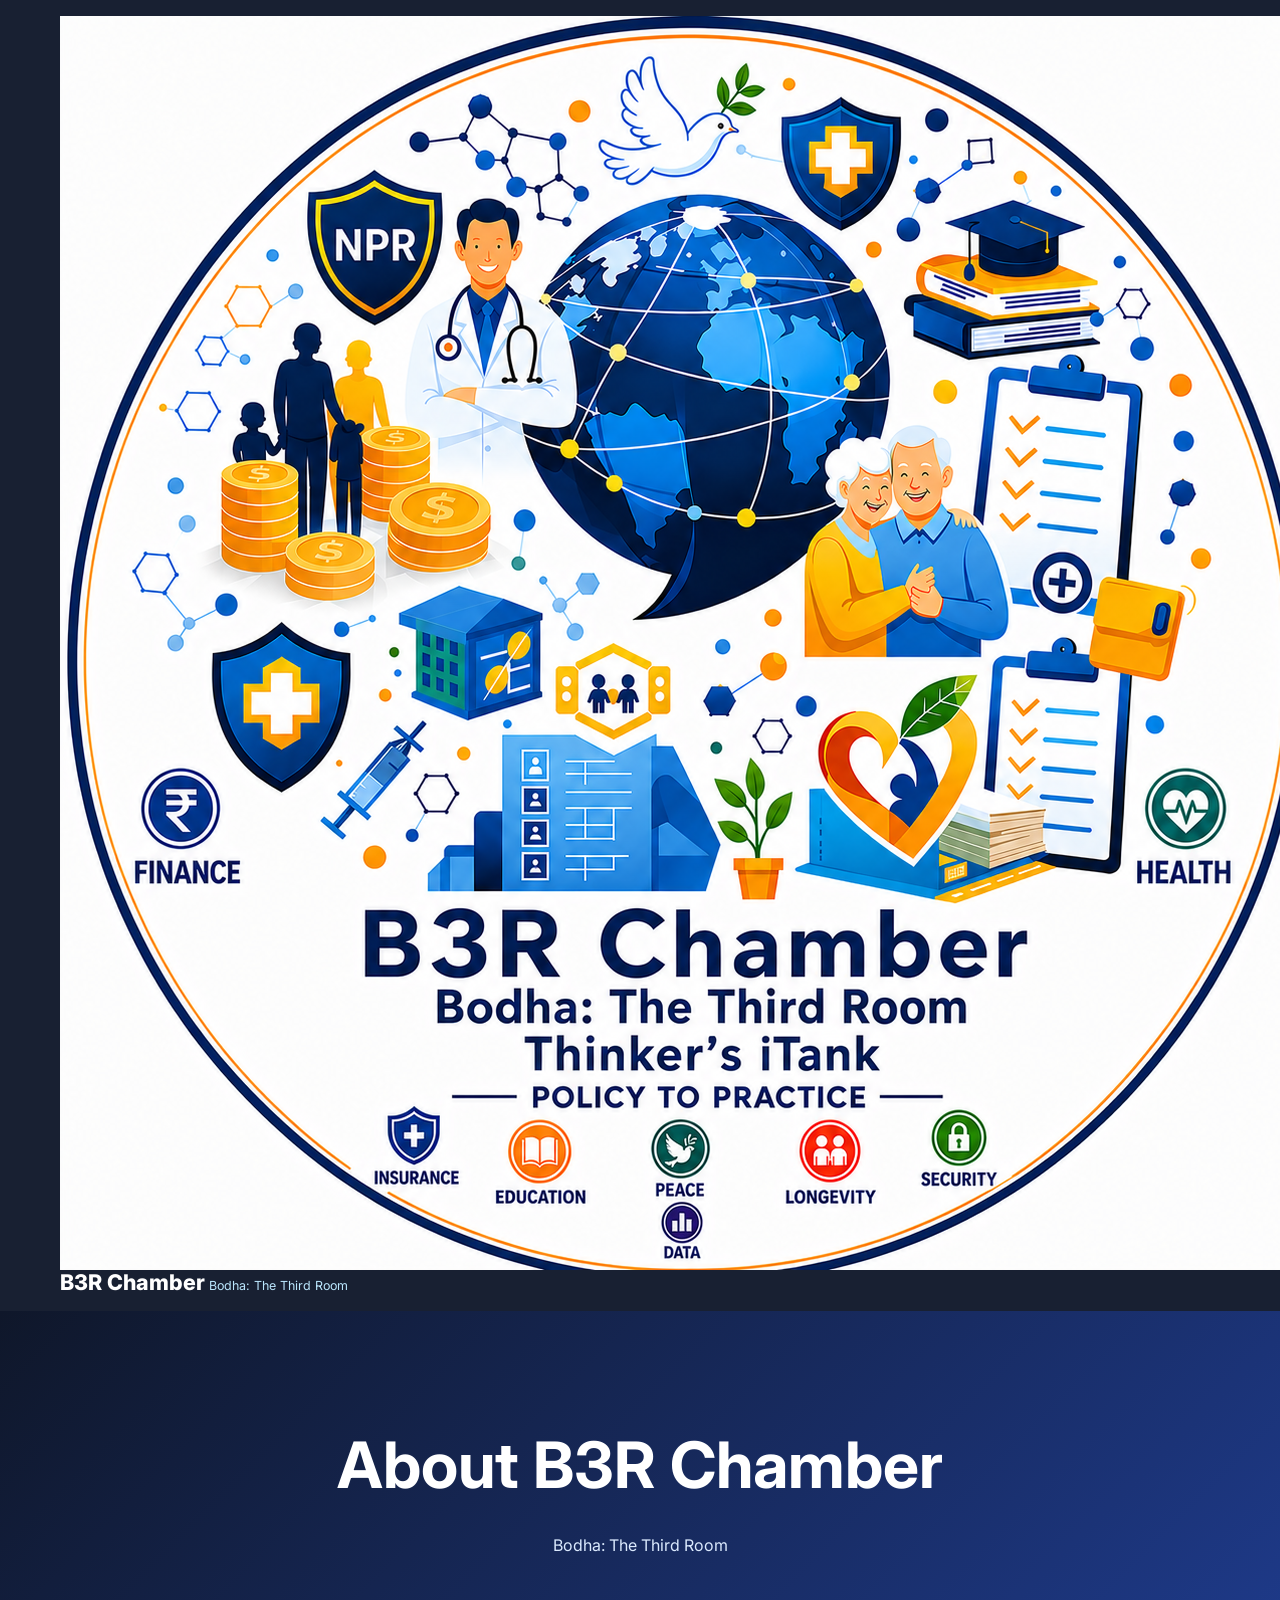
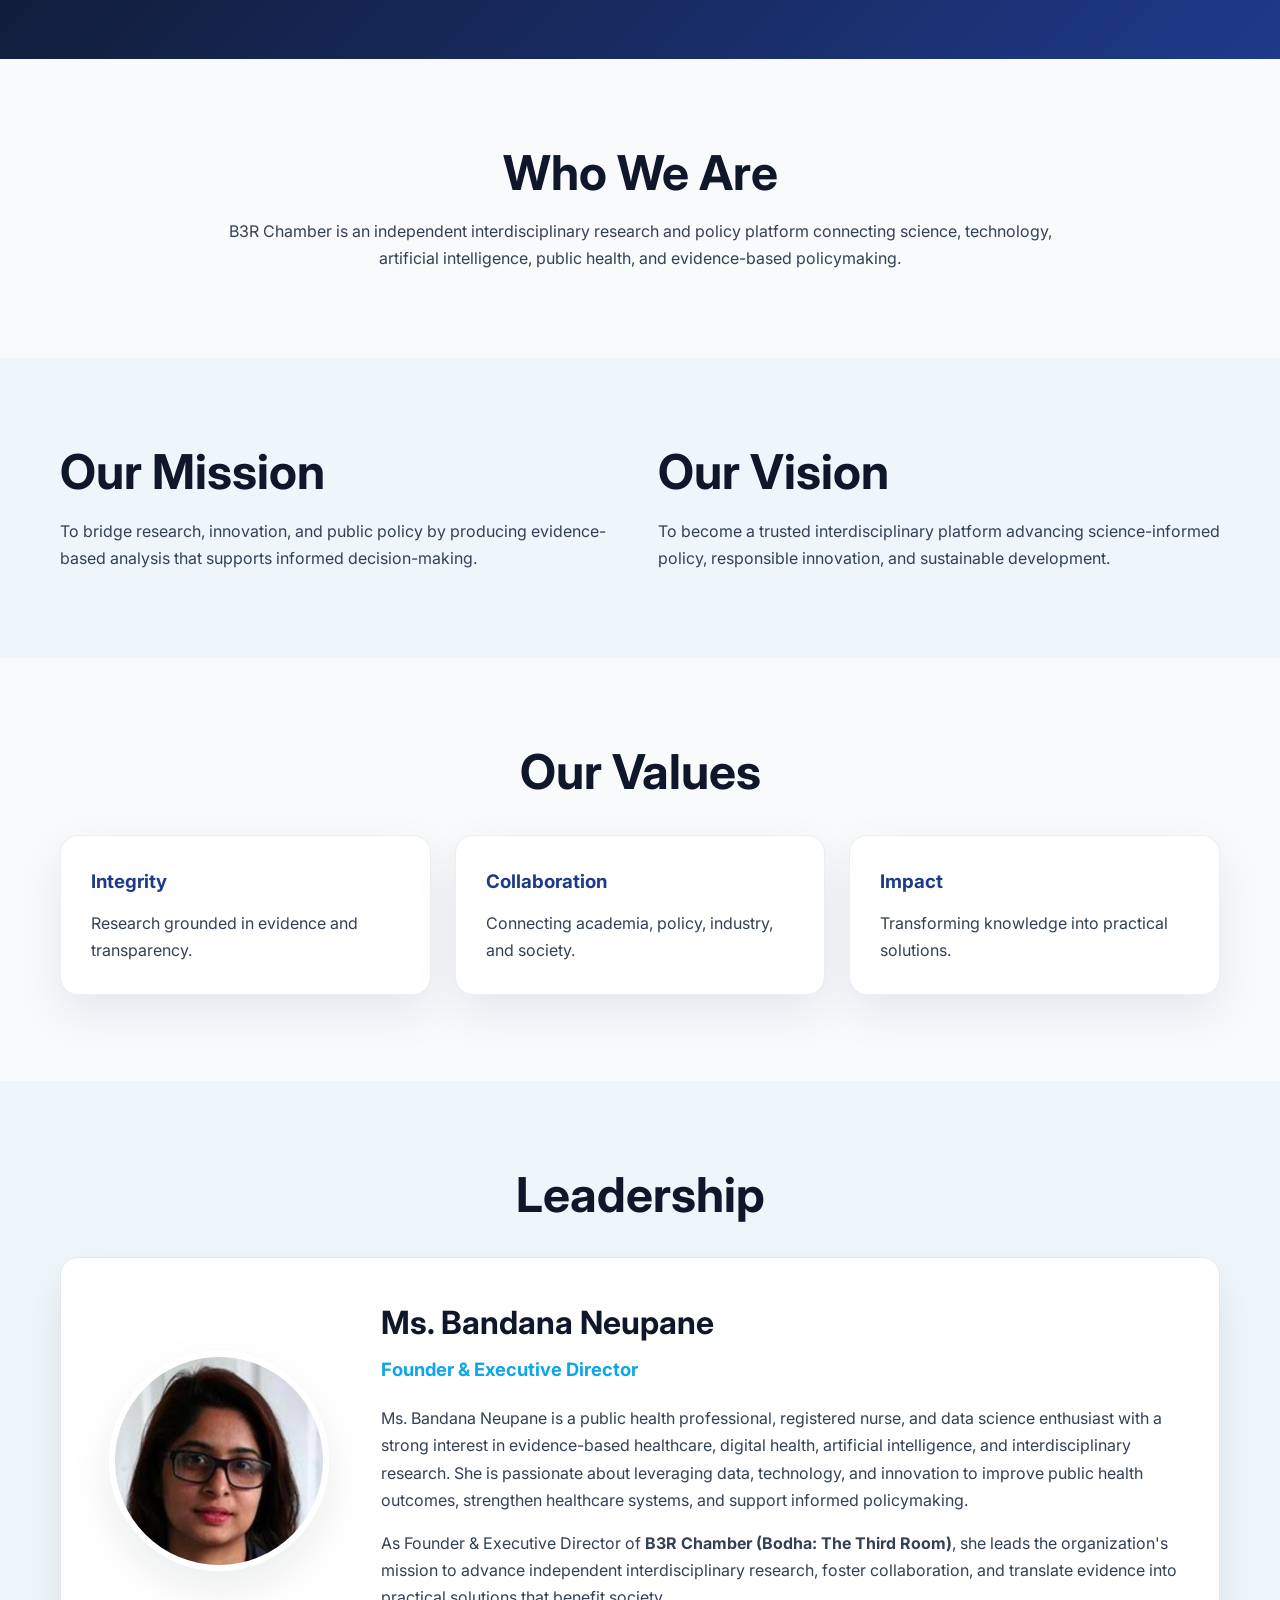
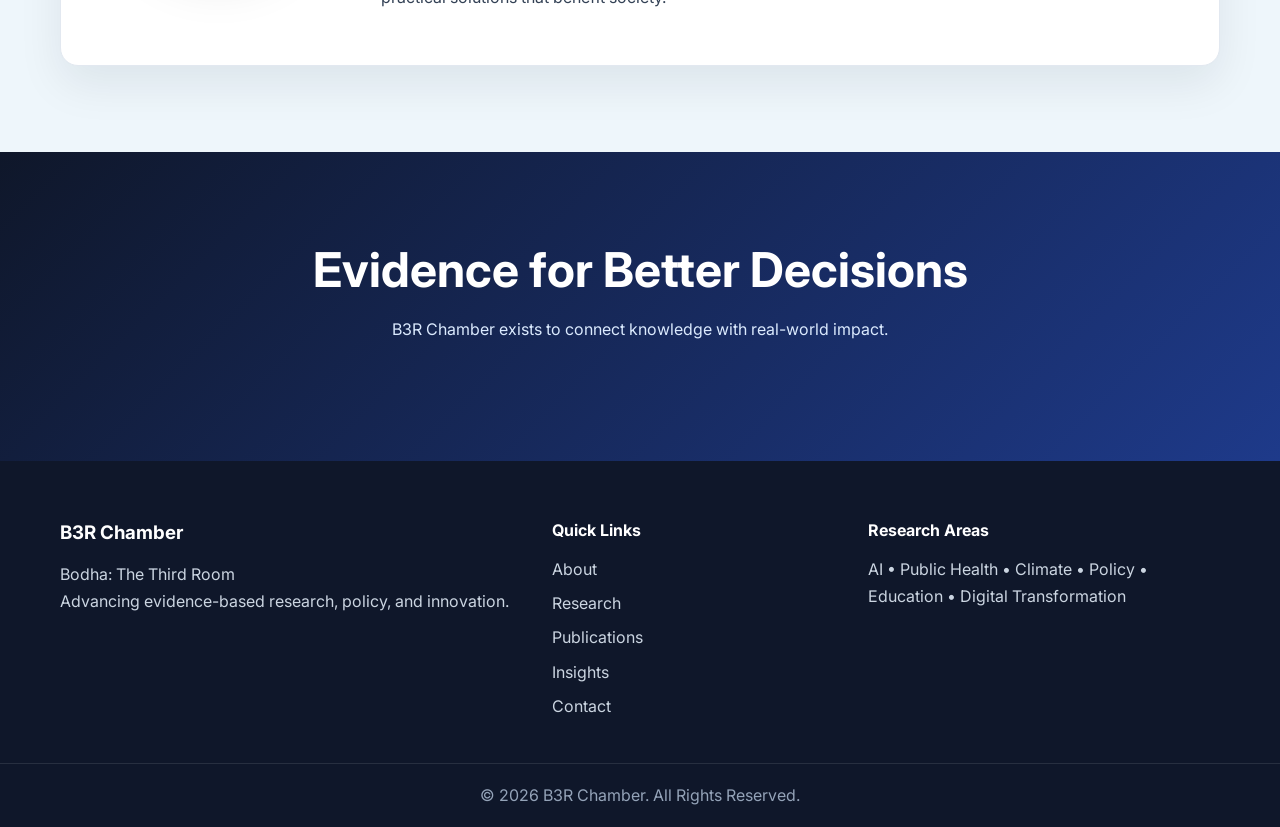
==== about.html @ 691c8c76 "Update about.html" ====
<!DOCTYPE html>
<html lang="en">
<head>
<meta charset="UTF-8">
<meta name="viewport" content="width=device-width, initial-scale=1.0">
<title>About | B3R Chamber</title>
<meta name="description" content="B3R Chamber">
<link rel="stylesheet" href="style.css">
</head>
<body>
<header class="site-header">
  <div class="nav-container">
   <a class="brand" href="index.html">
  <img src="logo.png" alt="B3R Chamber logo" class="site-logo">
  <div>
    <span>B3R Chamber</span>
    <small>Bodha: The Third Room</small>
  </div>
</a>
    <button class="menu-toggle" aria-label="Toggle navigation">☰</button>
    <nav class="site-nav">
      <a href="index.html">Home</a>
      <a href="about.html" class="active">About</a>
      <a href="research.html">Research</a>
      <a href="publications.html">Publications</a>
      <a href="insights.html">Insights</a>
      <a href="contact.html">Contact</a>
    </nav>
  </div>
</header>
<section class="page-hero"><div class="container"><h1>About B3R Chamber</h1><p>Bodha: The Third Room</p></div></section>
<section class="section"><div class="container narrow"><h2>Who We Are</h2><p>B3R Chamber is an independent interdisciplinary research and policy platform connecting science, technology, artificial intelligence, public health, and evidence-based policymaking.</p></div></section>
<section class="section muted"><div class="container two-col"><div><h2>Our Mission</h2><p>To bridge research, innovation, and public policy by producing evidence-based analysis that supports informed decision-making.</p></div><div><h2>Our Vision</h2><p>To become a trusted interdisciplinary platform advancing science-informed policy, responsible innovation, and sustainable development.</p></div></div></section>
<section class="section"><div class="container"><h2 class="center">Our Values</h2><div class="card-grid"><div class="card"><h3>Integrity</h3><p>Research grounded in evidence and transparency.</p></div><div class="card"><h3>Collaboration</h3><p>Connecting academia, policy, industry, and society.</p></div><div class="card"><h3>Impact</h3><p>Transforming knowledge into practical solutions.</p></div></div></div></section>

<section class="section muted">
  <div class="container">

    
    <h2 class="center">Leadership</h2>

    <div class="leader-card">

     <div class="leader-photo">
    <img src="images/bandana-neupane.jpg"
         alt="Ms. Bandana Neupane"
         class="leader-image">
</div>

      <div class="leader-content">

        <h3>Ms. Bandana Neupane</h3>
        <h4>Founder & Executive Director</h4>

        <p>
          Ms. Bandana Neupane is a public health professional, registered nurse,
          and data science enthusiast with a strong interest in evidence-based
          healthcare, digital health, artificial intelligence, and interdisciplinary
          research. She is passionate about leveraging data, technology, and
          innovation to improve public health outcomes, strengthen healthcare
          systems, and support informed policymaking.
        </p>

        <p>
          As Founder & Executive Director of
          <strong>B3R Chamber (Bodha: The Third Room)</strong>, she leads the
          organization's mission to advance independent interdisciplinary
          research, foster collaboration, and translate evidence into practical
          solutions that benefit society.
        </p>

      </div>

    </div>

  </div>
</section>

<section class="cta"><div class="container narrow"><h2>Evidence for Better Decisions</h2><p>B3R Chamber exists to connect knowledge with real-world impact.</p></div></section>
<footer class="site-footer">
  <div class="container footer-grid">
    <div>
      <h3>B3R Chamber</h3>
      <p>Bodha: The Third Room</p>
      <p>Advancing evidence-based research, policy, and innovation.</p>
    </div>
    <div>
      <h4>Quick Links</h4>
      <a href="about.html">About</a>
      <a href="research.html">Research</a>
      <a href="publications.html">Publications</a>
      <a href="insights.html">Insights</a>
      <a href="contact.html">Contact</a>
    </div>
    <div>
      <h4>Research Areas</h4>
      <p>AI • Public Health • Climate • Policy • Education • Digital Transformation</p>
    </div>
  </div>
  <div class="footer-bottom">© 2026 B3R Chamber. All Rights Reserved.</div>
</footer>
<script src="script.js"></script>
</body>
</html>
---- style.css ----
@import url('https://fonts.googleapis.com/css2?family=Inter:wght@400;500;600;700;800&display=swap');
*{margin:0;padding:0;box-sizing:border-box}:root{--primary:#0f172a;--secondary:#1e3a8a;--accent:#0ea5e9;--light:#f8fafc;--muted:#eef6fb;--white:#fff;--text:#334155;--border:#e2e8f0;--shadow:0 18px 45px rgba(15,23,42,.08);--radius:18px}html{scroll-behavior:smooth}body{font-family:Inter,Arial,sans-serif;background:var(--light);color:var(--text);line-height:1.7}.container{width:min(1160px,92%);margin:auto}.narrow{max-width:850px;text-align:center}.center{text-align:center}.site-header{background:rgba(15,23,42,.96);position:sticky;top:0;z-index:999}.nav-container{width:min(1160px,92%);margin:auto;display:flex;align-items:center;justify-content:space-between;padding:16px 0}.brand{text-decoration:none;color:#fff;display:flex;flex-direction:column;line-height:1.15}.brand span{font-size:1.35rem;font-weight:800}.brand small{font-size:.78rem;color:#bae6fd;margin-top:3px}.site-nav{display:flex;align-items:center;gap:24px}.site-nav a{color:#e5e7eb;text-decoration:none;font-weight:600;font-size:.95rem;transition:.25s}.site-nav a:hover,.site-nav a.active{color:#38bdf8}.menu-toggle{display:none;background:none;border:0;color:#fff;font-size:1.8rem;cursor:pointer}.hero{min-height:82vh;display:flex;align-items:center;background:radial-gradient(circle at 80% 20%,rgba(14,165,233,.22),transparent 28%),linear-gradient(135deg,#0f172a 0%,#172554 55%,#1e3a8a 100%);color:#fff;padding:90px 0}.hero-grid{display:grid;grid-template-columns:1.5fr .85fr;gap:48px;align-items:center}.eyebrow{text-transform:uppercase;letter-spacing:.14em;font-size:.78rem;font-weight:800;color:#0ea5e9;margin-bottom:14px}.hero .eyebrow{color:#7dd3fc}.hero h1{font-size:clamp(2.5rem,6vw,5rem);line-height:1.03}.hero-text{font-size:1.18rem;max-width:720px;color:#dbeafe;margin-top:24px}.hero-actions{display:flex;gap:14px;flex-wrap:wrap;margin-top:34px}.btn{display:inline-block;background:var(--accent);color:#fff;text-decoration:none;border:0;padding:14px 26px;border-radius:999px;font-weight:800;cursor:pointer;transition:.25s}.btn:hover{transform:translateY(-2px);background:#0284c7}.btn-outline{background:transparent;border:1px solid rgba(255,255,255,.55)}.btn-outline:hover{background:#fff;color:var(--primary)}.hero-panel{background:rgba(255,255,255,.1);border:1px solid rgba(255,255,255,.22);box-shadow:var(--shadow);border-radius:var(--radius);padding:34px}.hero-panel h3{font-size:1.45rem;margin-bottom:12px}.hero-panel p{color:#e0f2fe}.section{padding:86px 0}.muted{background:var(--muted)}.section h2{font-size:clamp(2rem,4vw,3rem);line-height:1.15;color:var(--primary);margin-bottom:18px}.card-grid{display:grid;grid-template-columns:repeat(auto-fit,minmax(260px,1fr));gap:24px;margin-top:36px}.card,.mini-card,.contact-card{background:#fff;padding:30px;border-radius:var(--radius);box-shadow:var(--shadow);border:1px solid rgba(226,232,240,.7);transition:.25s}.card:hover,.mini-card:hover,.contact-card:hover{transform:translateY(-6px)}.card h3,.mini-card h3,.contact-card h3{color:var(--secondary);margin-bottom:12px}.two-col{display:grid;grid-template-columns:1fr 1fr;gap:36px;align-items:center}.feature-card{background:#fff;border-radius:var(--radius);box-shadow:var(--shadow);padding:40px;display:flex;justify-content:space-between;gap:24px;align-items:center;border:1px solid var(--border)}.status-badge{display:inline-block;background:#e0f2fe;color:#0369a1;padding:8px 14px;border-radius:999px;font-weight:800;font-size:.9rem;white-space:nowrap}.text-link{color:var(--secondary);font-weight:800;text-decoration:none;display:inline-block;margin-top:18px}.cta{background:linear-gradient(135deg,#0f172a,#1e3a8a);color:#fff;text-align:center;padding:90px 0}.cta h2{font-size:clamp(2rem,4vw,3rem);line-height:1.15;margin-bottom:18px}.cta p{color:#dbeafe;margin-bottom:28px}.page-hero{background:linear-gradient(135deg,#0f172a,#1e3a8a);color:#fff;text-align:center;padding:100px 0}.page-hero h1{font-size:clamp(2.5rem,5vw,4rem);margin-bottom:12px}.page-hero p{color:#dbeafe;max-width:780px;margin:auto}.publication-table{width:100%;border-collapse:collapse;background:#fff;box-shadow:var(--shadow);border-radius:var(--radius);overflow:hidden;margin:32px 0}.publication-table th{background:var(--primary);color:#fff;padding:16px;text-align:left}.publication-table td{padding:18px;border-bottom:1px solid var(--border)}.contact-grid{display:grid;grid-template-columns:repeat(auto-fit,minmax(260px,1fr));gap:24px;margin-bottom:34px}.contact-card{text-align:center}.contact-card a{color:var(--secondary);font-weight:800;text-decoration:none}.contact-form{max-width:780px;margin:auto;display:flex;flex-direction:column;gap:16px}.contact-form input,.contact-form textarea{width:100%;padding:16px;border:1px solid var(--border);border-radius:12px;font:inherit;background:#fff}.contact-form input:focus,.contact-form textarea:focus{outline:0;border-color:var(--accent);box-shadow:0 0 0 4px rgba(14,165,233,.14)}.contact-form button{align-self:flex-start}.site-footer{background:#0f172a;color:#cbd5e1;padding-top:56px}.footer-grid{display:grid;grid-template-columns:1.3fr .8fr 1fr;gap:34px;padding-bottom:36px}.site-footer h3,.site-footer h4{color:#fff;margin-bottom:12px}.site-footer a{display:block;text-decoration:none;color:#cbd5e1;margin:7px 0}.site-footer a:hover{color:#38bdf8}.footer-bottom{text-align:center;border-top:1px solid rgba(255,255,255,.1);padding:18px;color:#94a3b8}@media(max-width:850px){.menu-toggle{display:block}.site-nav{display:none;position:absolute;left:4%;right:4%;top:72px;background:#0f172a;border:1px solid rgba(255,255,255,.1);border-radius:14px;padding:18px;flex-direction:column;align-items:flex-start}.site-nav.open{display:flex}.hero-grid,.two-col,.footer-grid{grid-template-columns:1fr}.hero{min-height:auto;padding:70px 0}.feature-card{flex-direction:column;align-items:flex-start}.section{padding:64px 0}.publication-table,.publication-table tbody,.publication-table tr,.publication-table th,.publication-table td{display:block;width:100%}.publication-table th{display:none}.publication-table td{border-bottom:1px solid var(--border)}.contact-form button{align-self:stretch}}

/* Leadership Section */
.leader-card{
    display:grid;
    grid-template-columns:240px 1fr;
    gap:42px;
    align-items:center;
    background:#fff;
    padding:38px;
    border-radius:var(--radius);
    box-shadow:var(--shadow);
    border:1px solid var(--border);
    margin-top:34px;
}

.leader-photo{
    display:flex;
    justify-content:center;
}

.photo-placeholder{
    width:220px;
    height:220px;
    border-radius:50%;
    background:linear-gradient(135deg,#0f172a,#1e3a8a);
    color:#fff;
    display:flex;
    align-items:center;
    justify-content:center;
    font-size:3.5rem;
    font-weight:800;
    letter-spacing:.05em;
    box-shadow:var(--shadow);
}
.leader-image{
    width:220px;
    height:220px;
    object-fit:cover;
    border-radius:50%;
    border:6px solid #ffffff;
    box-shadow:var(--shadow);
}
.leader-content h3{
    font-size:2rem;
    color:var(--primary);
    margin-bottom:4px;
}

.leader-content h4{
    color: var(--accent);
    font-size: 1.15rem;
    margin-bottom: 20px;
    font-weight: 700;
    display: block;
    width: 100%;
    white-space: normal;
}

.leader-content p{
    margin-bottom:16px;
}

@media(max-width:850px){
    .leader-card{
        grid-template-columns:1fr;
        text-align:center;
        padding:28px;
    }

<div class="leader-photo">
    <img src="images/bandana-neupane.jpg"
         alt="Ms. Bandana Neupane"
         class="leader-image">
</div>
 .brand{
    display:flex;
    align-items:center;
    gap:14px;
}

.site-logo{
    width:64px;
    height:64px;
    object-fit:contain;
    border-radius:50%;
}
/* Header logo fix */
.brand{
    display:flex;
    align-items:center;
    gap:14px;
    text-decoration:none;
}

.site-logo{
    width:60px;
    height:60px;
    max-width:60px;
    max-height:60px;
    object-fit:contain;
    display:block;
    border-radius:50%;
    flex-shrink:0;
}
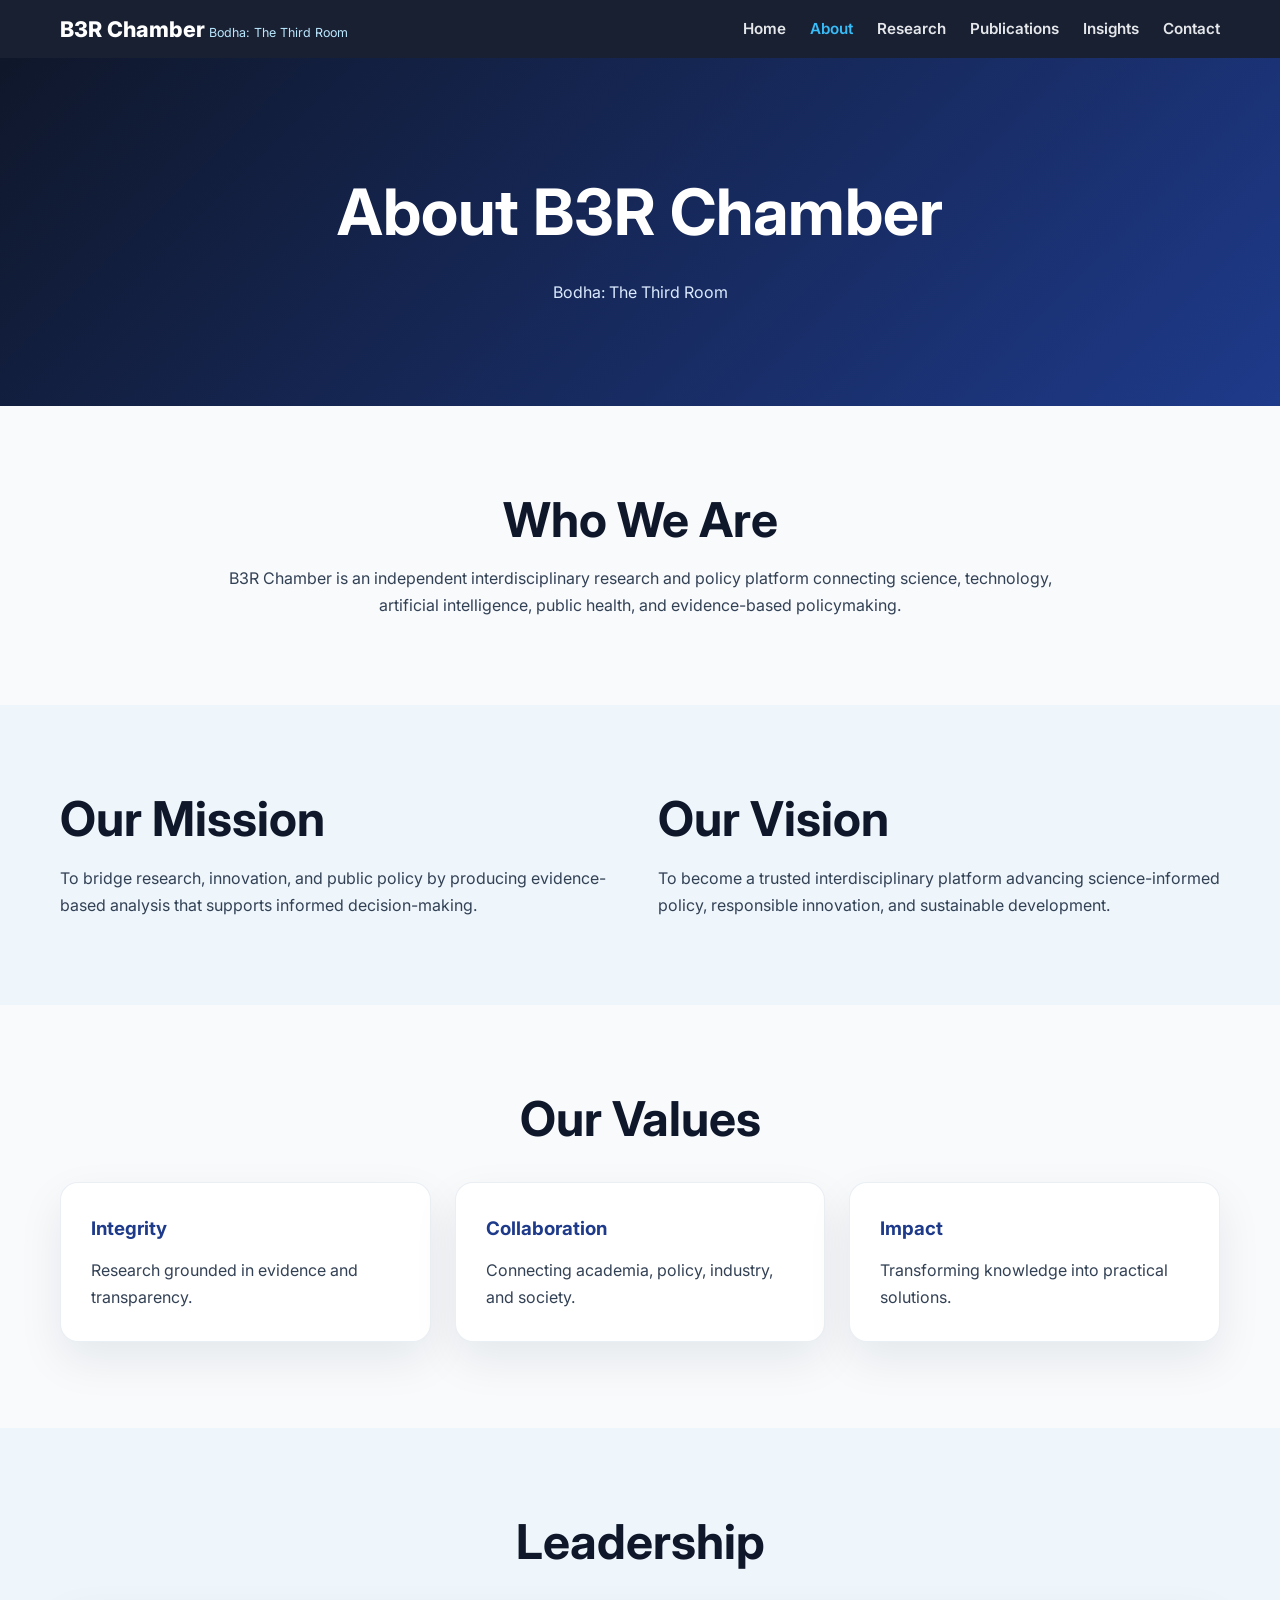
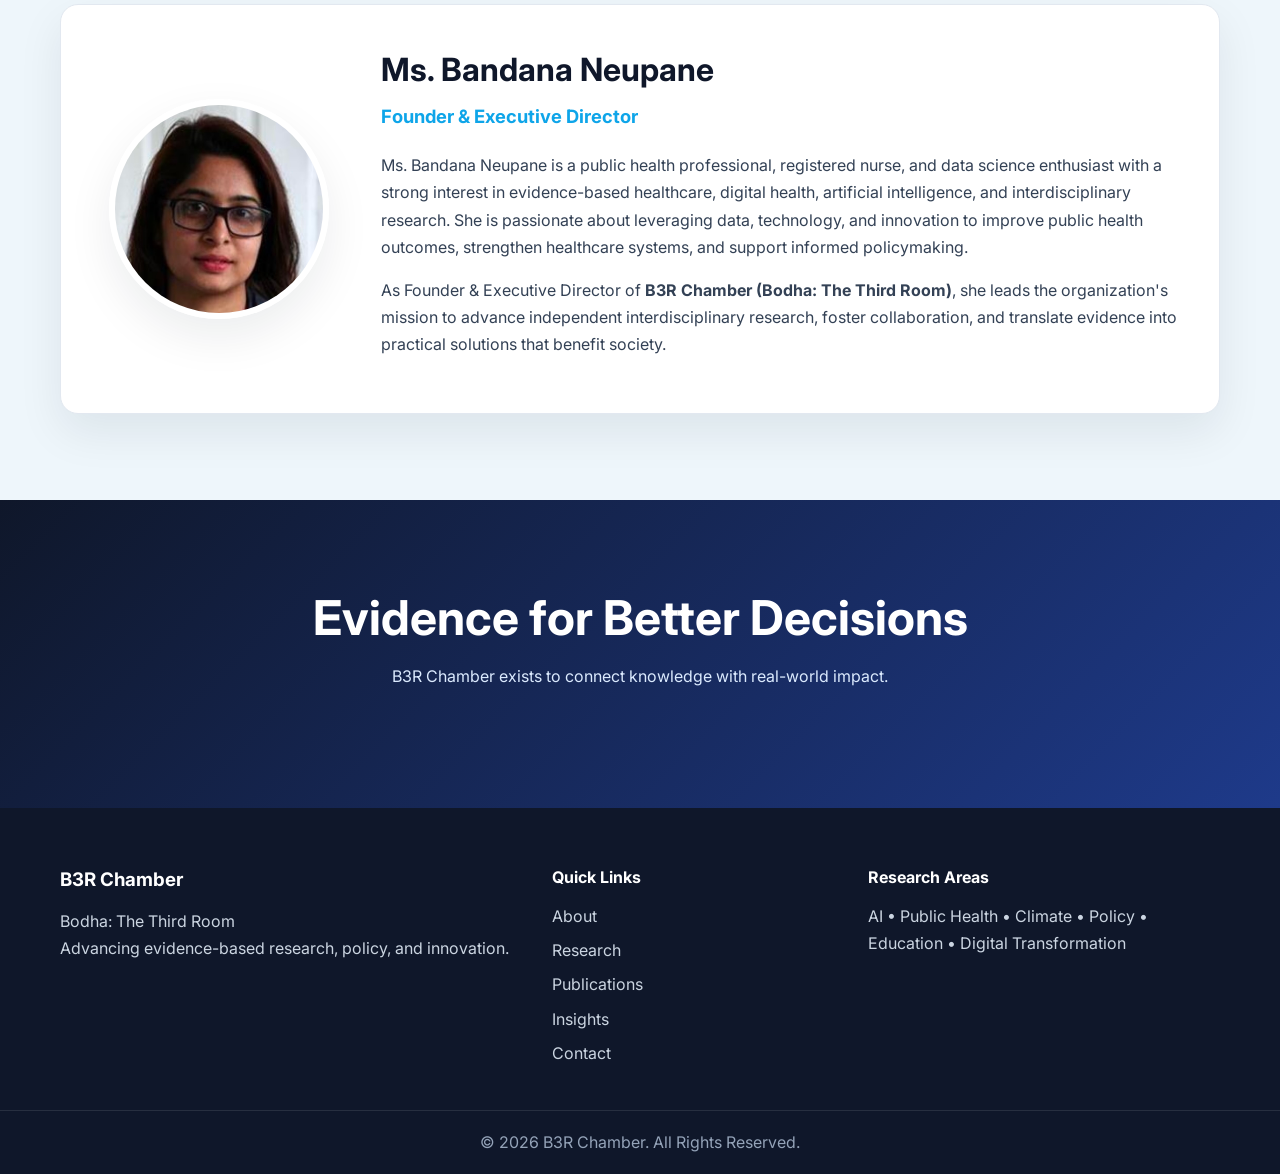
==== commit d05bb084: "Update about.html" ====
--- a/about.html
+++ b/about.html
@@ -11,7 +11,6 @@
 <header class="site-header">
   <div class="nav-container">
    <a class="brand" href="index.html">
-  <img src="logo.png" alt="B3R Chamber logo" class="site-logo">
   <div>
     <span>B3R Chamber</span>
     <small>Bodha: The Third Room</small>
--- a/style.css
+++ b/style.css
@@ -81,10 +81,10 @@
 }
 
 .site-logo{
-    width:64px;
-    height:64px;
+    width:60px;
+    height:60px;
     object-fit:contain;
-    border-radius:50%;
+    display:block;
 }
 /* Header logo fix */
 .brand{
@@ -94,13 +94,12 @@
     text-decoration:none;
 }
 
-.site-logo{
-    width:60px;
-    height:60px;
-    max-width:60px;
-    max-height:60px;
-    object-fit:contain;
-    display:block;
+img.site-logo{
+    width:60px !important;
+    height:60px !important;
+    max-width:60px !important;
+    max-height:60px !important;
+    object-fit:contain !important;
+    display:block !important;
     border-radius:50%;
-    flex-shrink:0;
 }
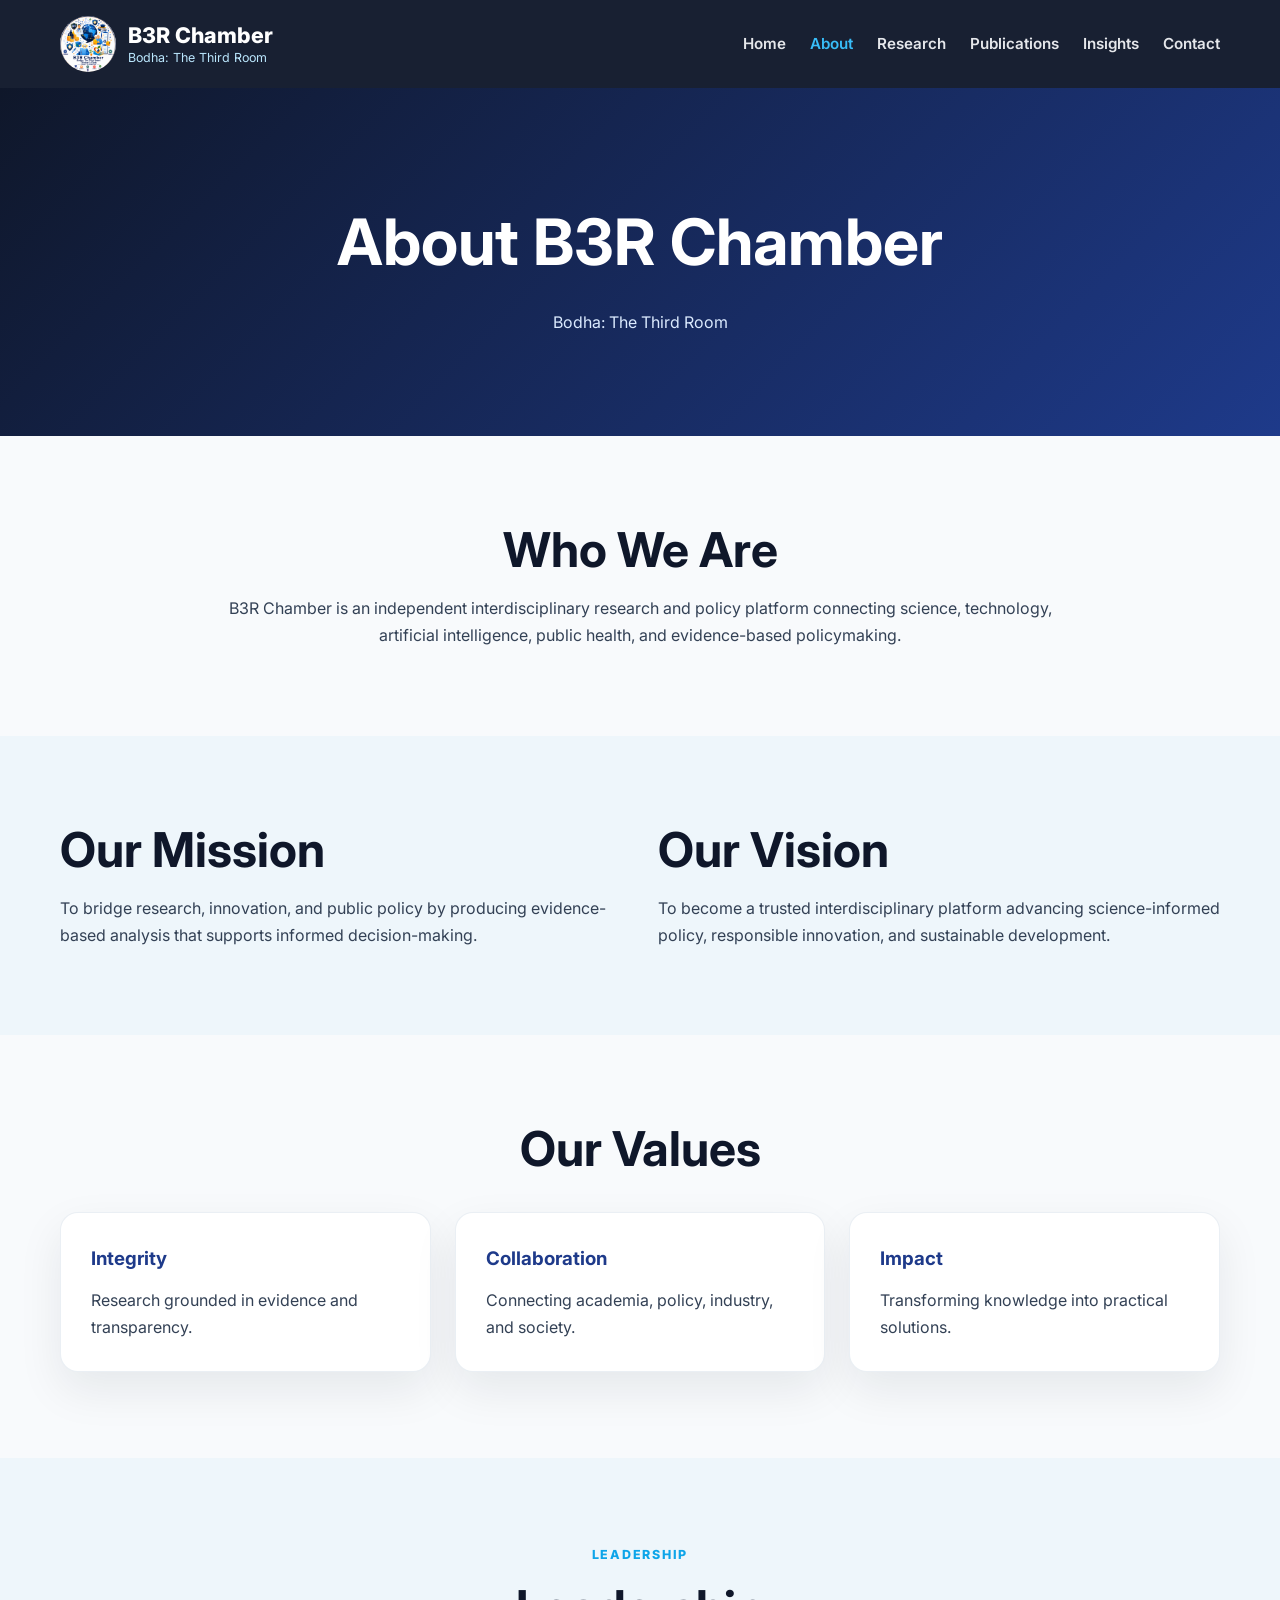
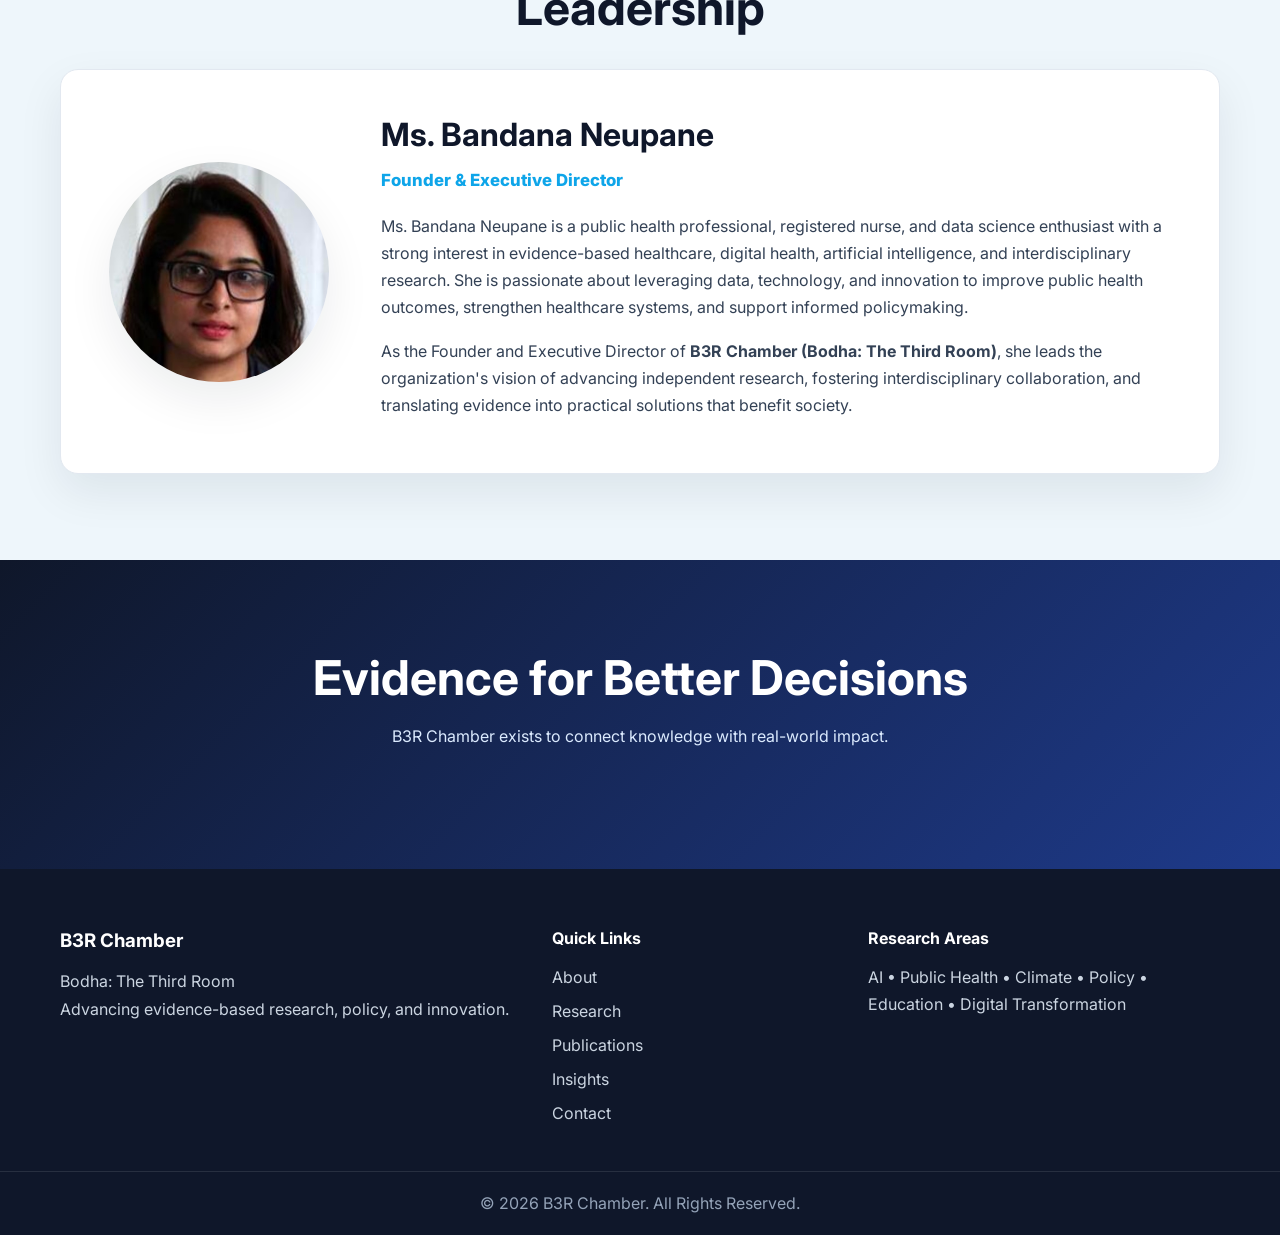
==== commit 17cd530a: "Add files via upload" ====
--- a/about.html
+++ b/about.html
@@ -10,12 +10,13 @@
 <body>
 <header class="site-header">
   <div class="nav-container">
-   <a class="brand" href="index.html">
-  <div>
-    <span>B3R Chamber</span>
-    <small>Bodha: The Third Room</small>
-  </div>
-</a>
+    <a class="brand" href="index.html">
+      <img src="logo.png" alt="B3R Chamber logo" class="site-logo">
+      <div class="brand-text">
+        <span>B3R Chamber</span>
+        <small>Bodha: The Third Room</small>
+      </div>
+    </a>
     <button class="menu-toggle" aria-label="Toggle navigation">☰</button>
     <nav class="site-nav">
       <a href="index.html">Home</a>
@@ -34,20 +35,15 @@
 
 <section class="section muted">
   <div class="container">
-
-    
+    <p class="eyebrow center">Leadership</p>
     <h2 class="center">Leadership</h2>
 
     <div class="leader-card">
-
-     <div class="leader-photo">
-    <img src="images/bandana-neupane.jpg"
-         alt="Ms. Bandana Neupane"
-         class="leader-image">
-</div>
+      <div class="leader-photo">
+        <img src="images/bandana-neupane.jpg" alt="Ms. Bandana Neupane" class="leader-image">
+      </div>
 
       <div class="leader-content">
-
         <h3>Ms. Bandana Neupane</h3>
         <h4>Founder & Executive Director</h4>
 
@@ -61,17 +57,14 @@
         </p>
 
         <p>
-          As Founder & Executive Director of
+          As the Founder and Executive Director of
           <strong>B3R Chamber (Bodha: The Third Room)</strong>, she leads the
-          organization's mission to advance independent interdisciplinary
-          research, foster collaboration, and translate evidence into practical
+          organization's vision of advancing independent research, fostering
+          interdisciplinary collaboration, and translating evidence into practical
           solutions that benefit society.
         </p>
-
       </div>
-
     </div>
-
   </div>
 </section>
 
@@ -100,4 +93,4 @@
 </footer>
 <script src="script.js"></script>
 </body>
-</html>
+</html>
--- a/style.css
+++ b/style.css
@@ -34,14 +34,7 @@
     letter-spacing:.05em;
     box-shadow:var(--shadow);
 }
-.leader-image{
-    width:220px;
-    height:220px;
-    object-fit:cover;
-    border-radius:50%;
-    border:6px solid #ffffff;
-    box-shadow:var(--shadow);
-}
+
 .leader-content h3{
     font-size:2rem;
     color:var(--primary);
@@ -49,13 +42,10 @@
 }
 
 .leader-content h4{
-    color: var(--accent);
-    font-size: 1.15rem;
-    margin-bottom: 20px;
-    font-weight: 700;
-    display: block;
-    width: 100%;
-    white-space: normal;
+    color:var(--accent);
+    font-size:1.05rem;
+    margin-bottom:18px;
+    font-weight:800;
 }
 
 .leader-content p{
@@ -69,37 +59,48 @@
         padding:28px;
     }
 
-<div class="leader-photo">
-    <img src="images/bandana-neupane.jpg"
-         alt="Ms. Bandana Neupane"
-         class="leader-image">
-</div>
- .brand{
+    .photo-placeholder{
+        width:180px;
+        height:180px;
+        font-size:3rem;
+    }
+}
+
+
+/* Header logo fix */
+.brand{
+    display:flex !important;
+    align-items:center !important;
+    gap:12px !important;
+    text-decoration:none !important;
+    color:#fff !important;
+    flex-direction:row !important;
+}
+
+.brand-text{
     display:flex;
-    align-items:center;
-    gap:14px;
+    flex-direction:column;
+    line-height:1.15;
 }
 
 .site-logo{
-    width:60px;
-    height:60px;
-    object-fit:contain;
-    display:block;
-}
-/* Header logo fix */
-.brand{
-    display:flex;
-    align-items:center;
-    gap:14px;
-    text-decoration:none;
-}
-
-img.site-logo{
-    width:60px !important;
-    height:60px !important;
-    max-width:60px !important;
-    max-height:60px !important;
+    width:56px !important;
+    height:56px !important;
+    max-width:56px !important;
+    max-height:56px !important;
     object-fit:contain !important;
     display:block !important;
     border-radius:50%;
+    flex-shrink:0 !important;
 }
+
+/* Leadership image fix */
+.leader-image{
+    width:220px;
+    height:220px;
+    object-fit:cover;
+    object-position:center top;
+    border-radius:50%;
+    display:block;
+    box-shadow:var(--shadow);
+}
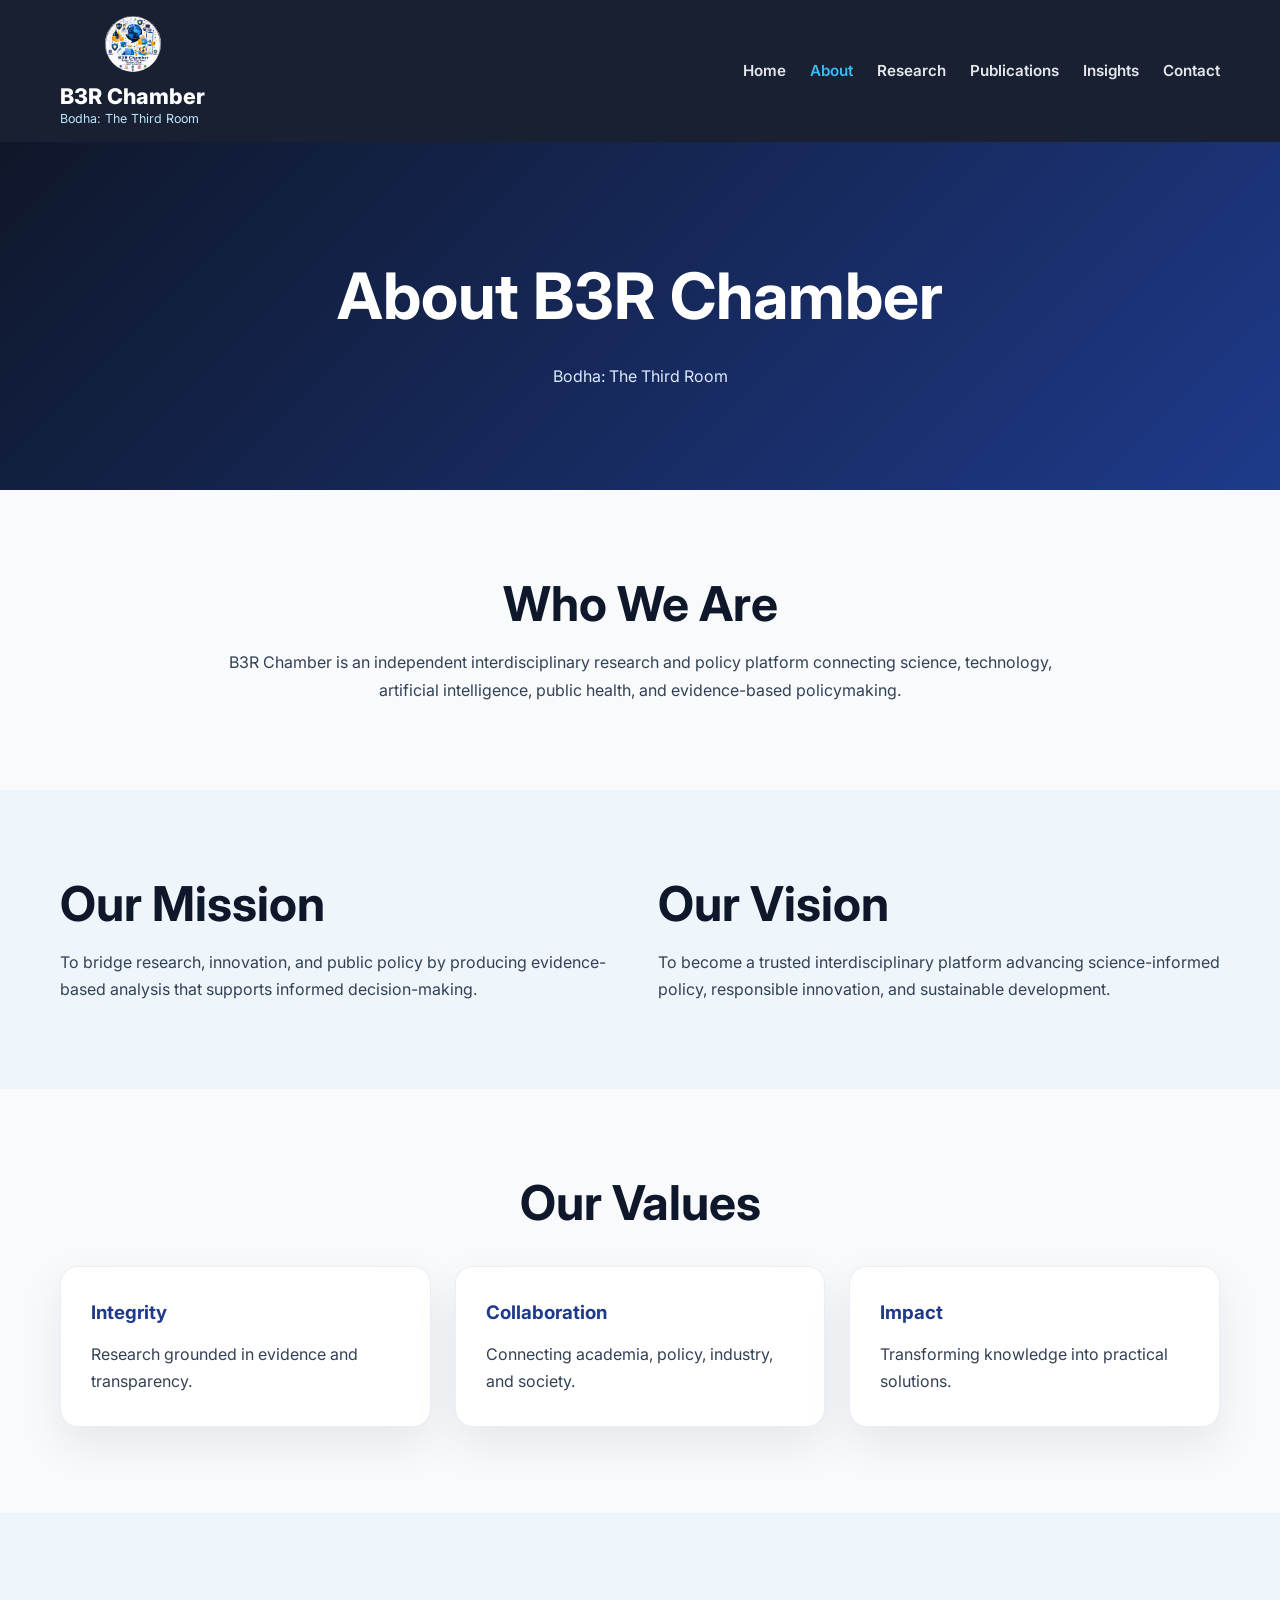
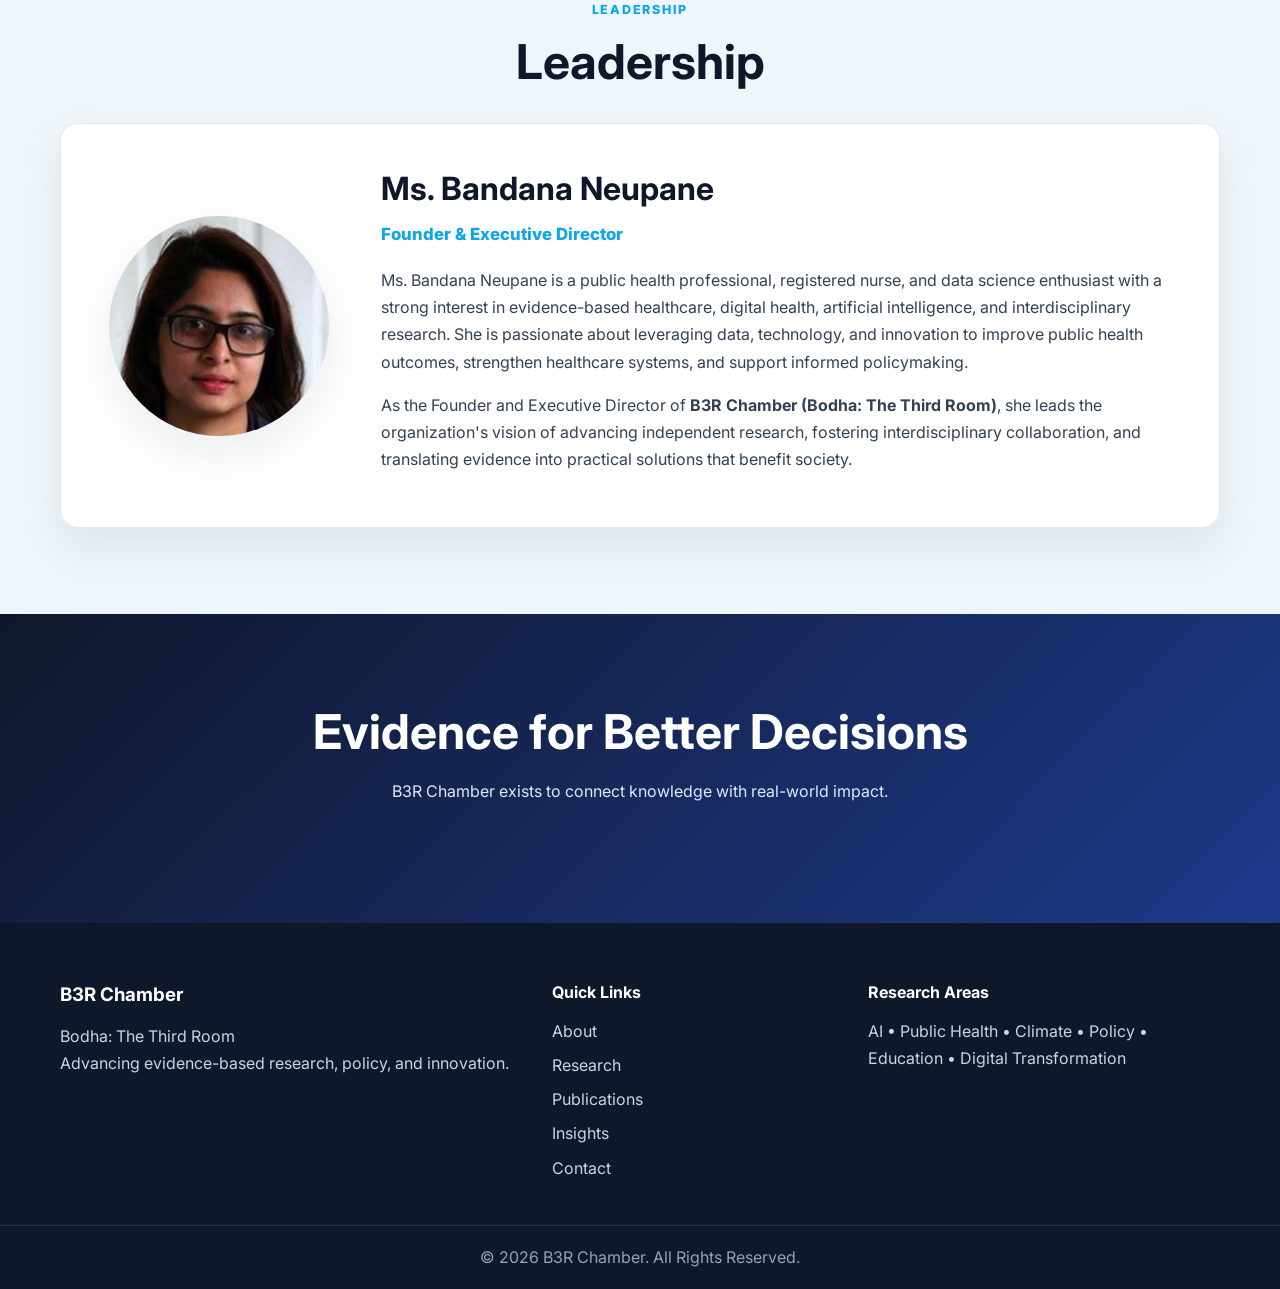
==== commit 42902d85: "Update about.html" ====
--- a/about.html
+++ b/about.html
@@ -10,13 +10,13 @@
 <body>
 <header class="site-header">
   <div class="nav-container">
-    <a class="brand" href="index.html">
-      <img src="logo.png" alt="B3R Chamber logo" class="site-logo">
-      <div class="brand-text">
+   <a class="brand" href="index.html">
+    <img src="logo.png" alt="B3R Chamber logo" class="site-logo">
+    <div class="brand-text">
         <span>B3R Chamber</span>
         <small>Bodha: The Third Room</small>
-      </div>
-    </a>
+    </div>
+</a> 
     <button class="menu-toggle" aria-label="Toggle navigation">☰</button>
     <nav class="site-nav">
       <a href="index.html">Home</a>
@@ -93,4 +93,4 @@
 </footer>
 <script src="script.js"></script>
 </body>
-</html>+</html>
--- a/style.css
+++ b/style.css
@@ -69,12 +69,11 @@
 
 /* Header logo fix */
 .brand{
-    display:flex !important;
-    align-items:center !important;
-    gap:12px !important;
-    text-decoration:none !important;
-    color:#fff !important;
-    flex-direction:row !important;
+    display:flex;
+    align-items:center;
+    gap:12px;
+    text-decoration:none;
+    color:#fff;
 }
 
 .brand-text{
@@ -84,14 +83,11 @@
 }
 
 .site-logo{
-    width:56px !important;
-    height:56px !important;
-    max-width:56px !important;
-    max-height:56px !important;
-    object-fit:contain !important;
-    display:block !important;
+    width:56px;
+    height:56px;
+    object-fit:contain;
     border-radius:50%;
-    flex-shrink:0 !important;
+    flex-shrink:0;
 }
 
 /* Leadership image fix */
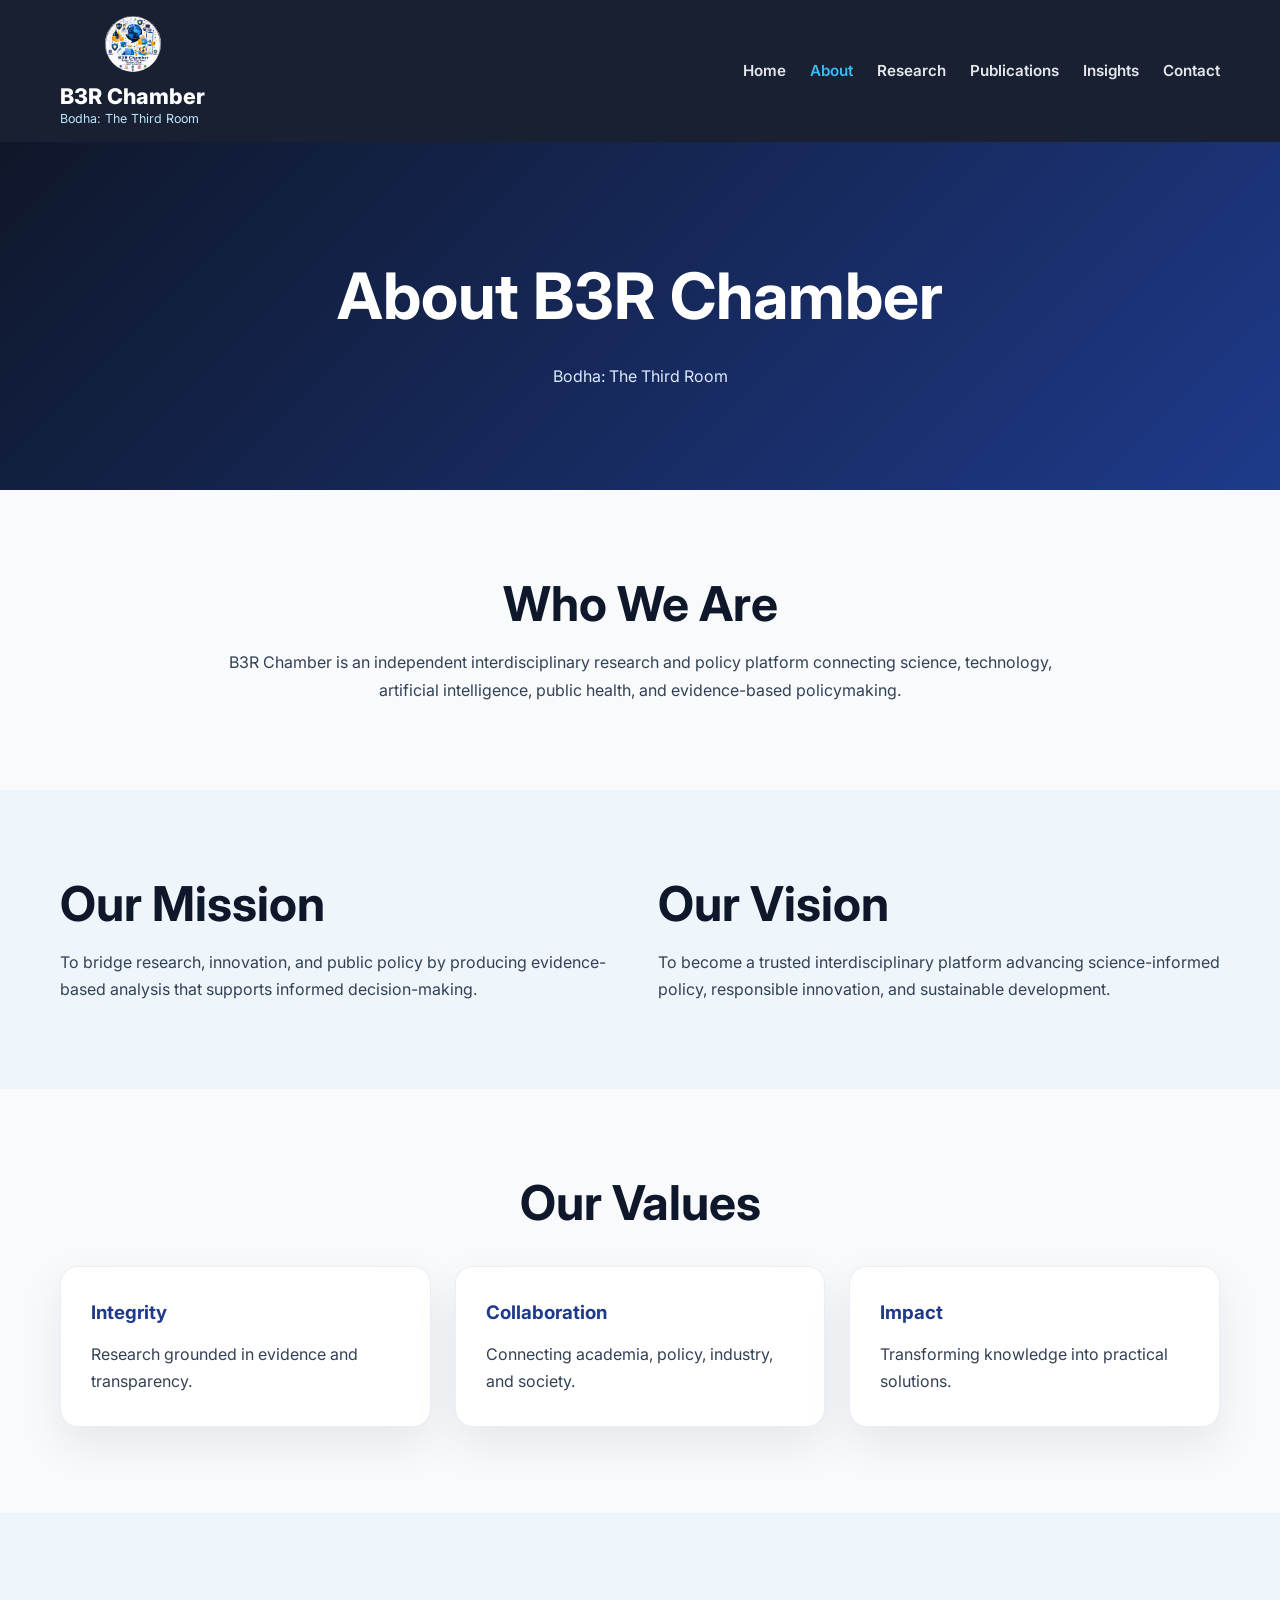
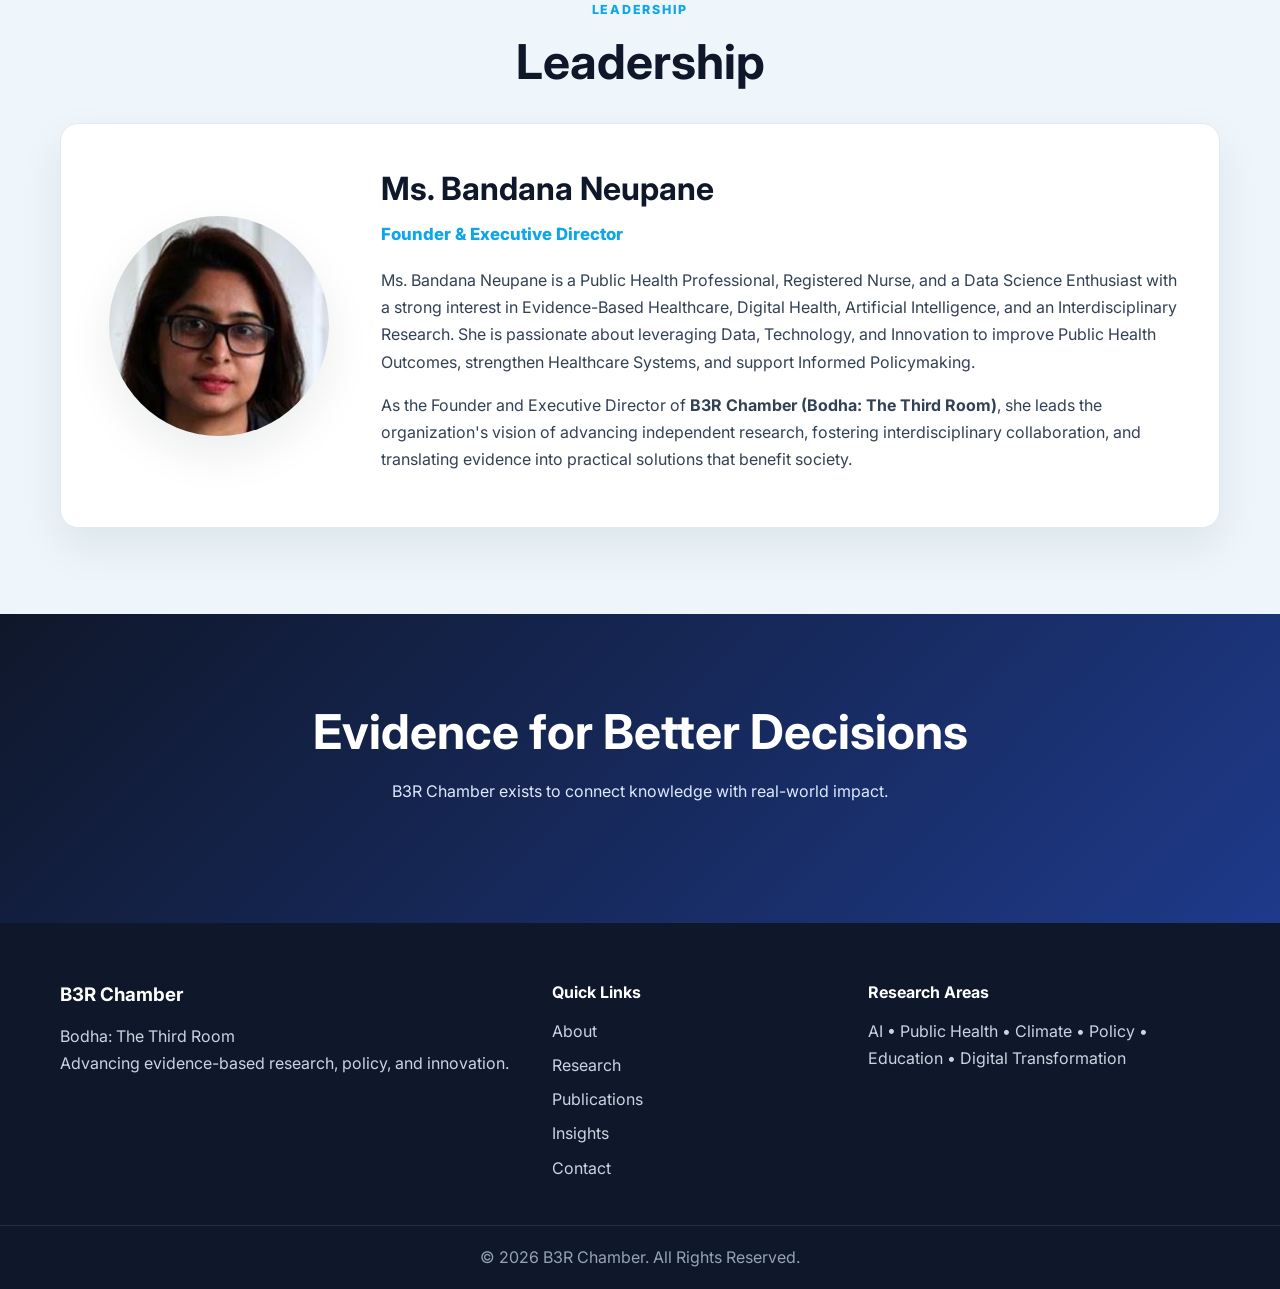
==== commit 11cdcd75: "Update about.html" ====
--- a/about.html
+++ b/about.html
@@ -48,12 +48,12 @@
         <h4>Founder & Executive Director</h4>
 
         <p>
-          Ms. Bandana Neupane is a public health professional, registered nurse,
-          and data science enthusiast with a strong interest in evidence-based
-          healthcare, digital health, artificial intelligence, and interdisciplinary
-          research. She is passionate about leveraging data, technology, and
-          innovation to improve public health outcomes, strengthen healthcare
-          systems, and support informed policymaking.
+          Ms. Bandana Neupane is a Public Health Professional, Registered Nurse,
+          and a Data Science Enthusiast with a strong interest in Evidence-Based
+          Healthcare, Digital Health, Artificial Intelligence, and an Interdisciplinary
+          Research. She is passionate about leveraging Data, Technology, and
+          Innovation to improve Public Health Outcomes, strengthen Healthcare
+          Systems, and support Informed Policymaking.
         </p>
 
         <p>
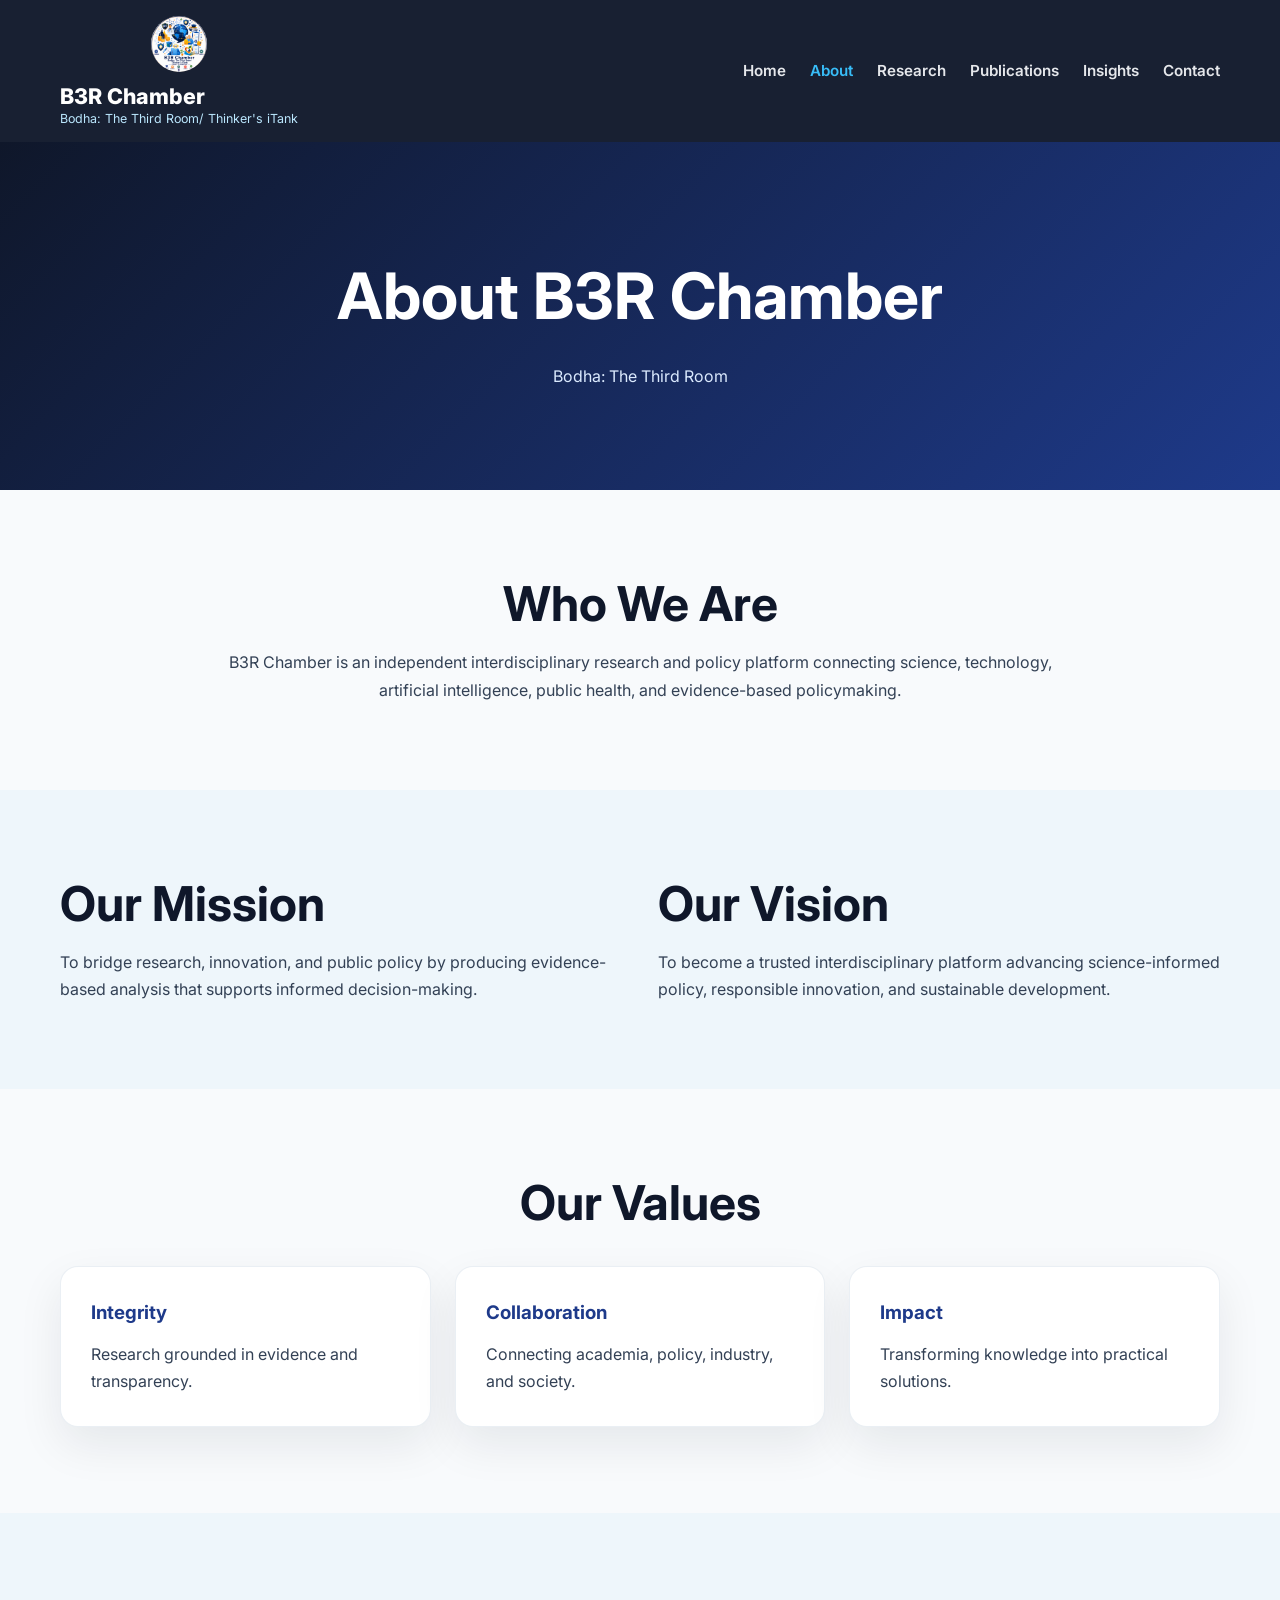
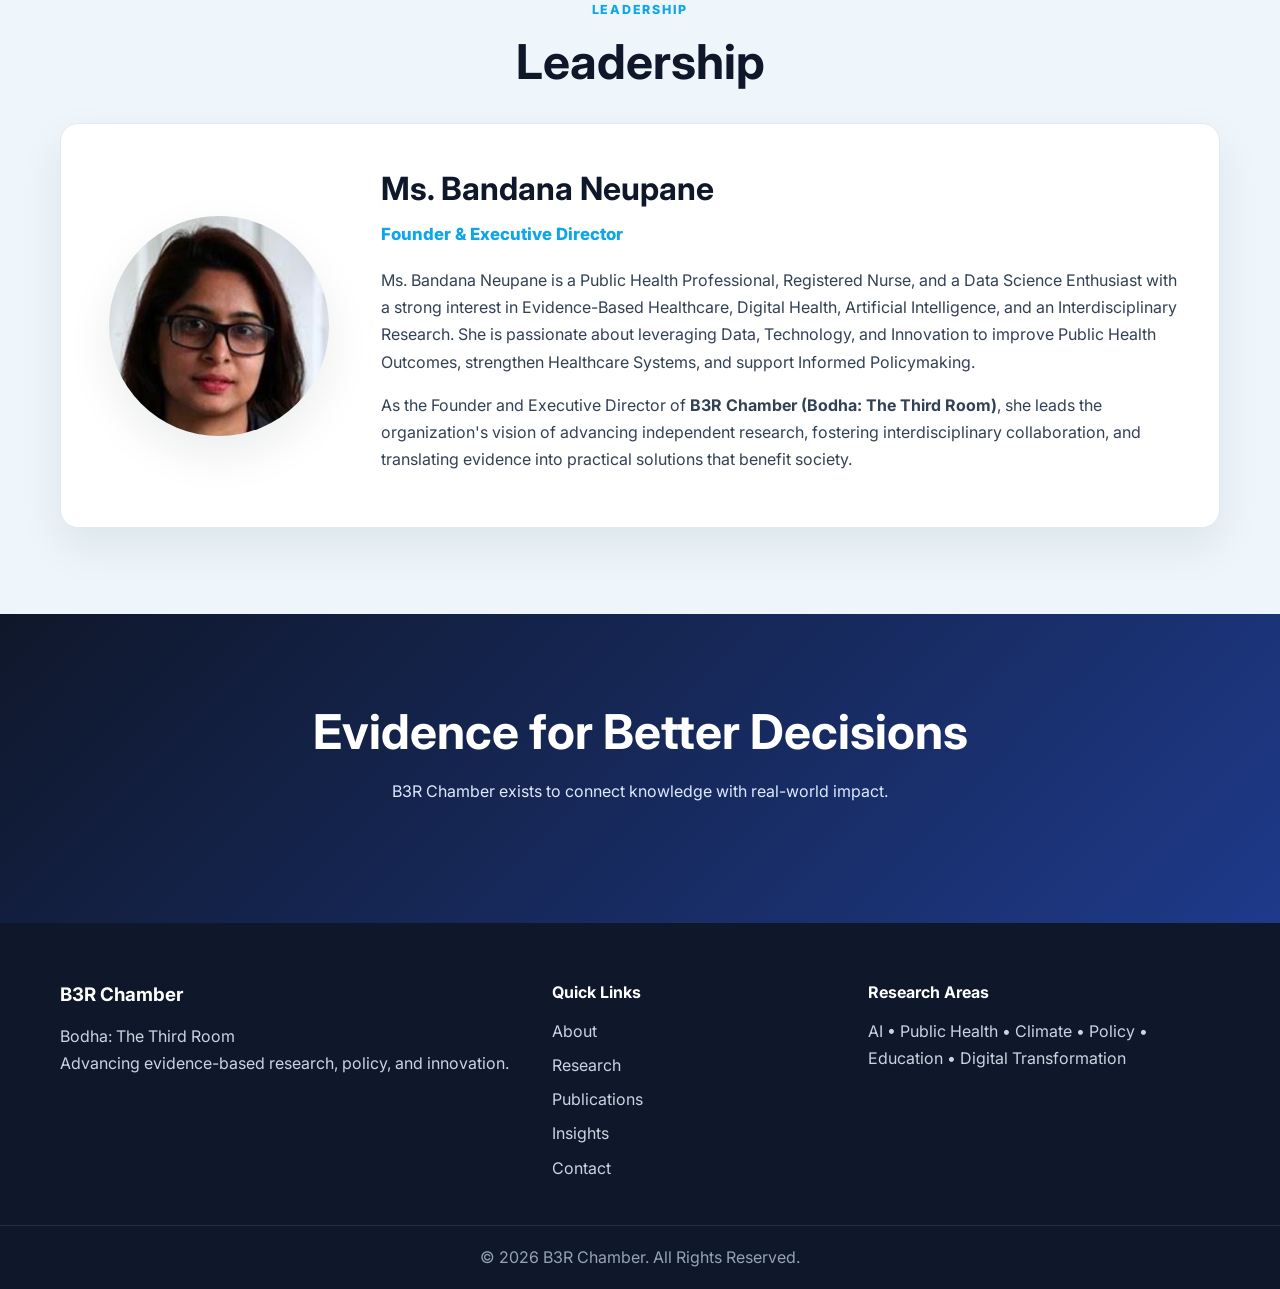
==== commit c917e1d5: "Update about.html" ====
--- a/about.html
+++ b/about.html
@@ -14,7 +14,7 @@
     <img src="logo.png" alt="B3R Chamber logo" class="site-logo">
     <div class="brand-text">
         <span>B3R Chamber</span>
-        <small>Bodha: The Third Room</small>
+        <small>Bodha: The Third Room/ Thinker's iTank</small>
     </div>
 </a> 
     <button class="menu-toggle" aria-label="Toggle navigation">☰</button>
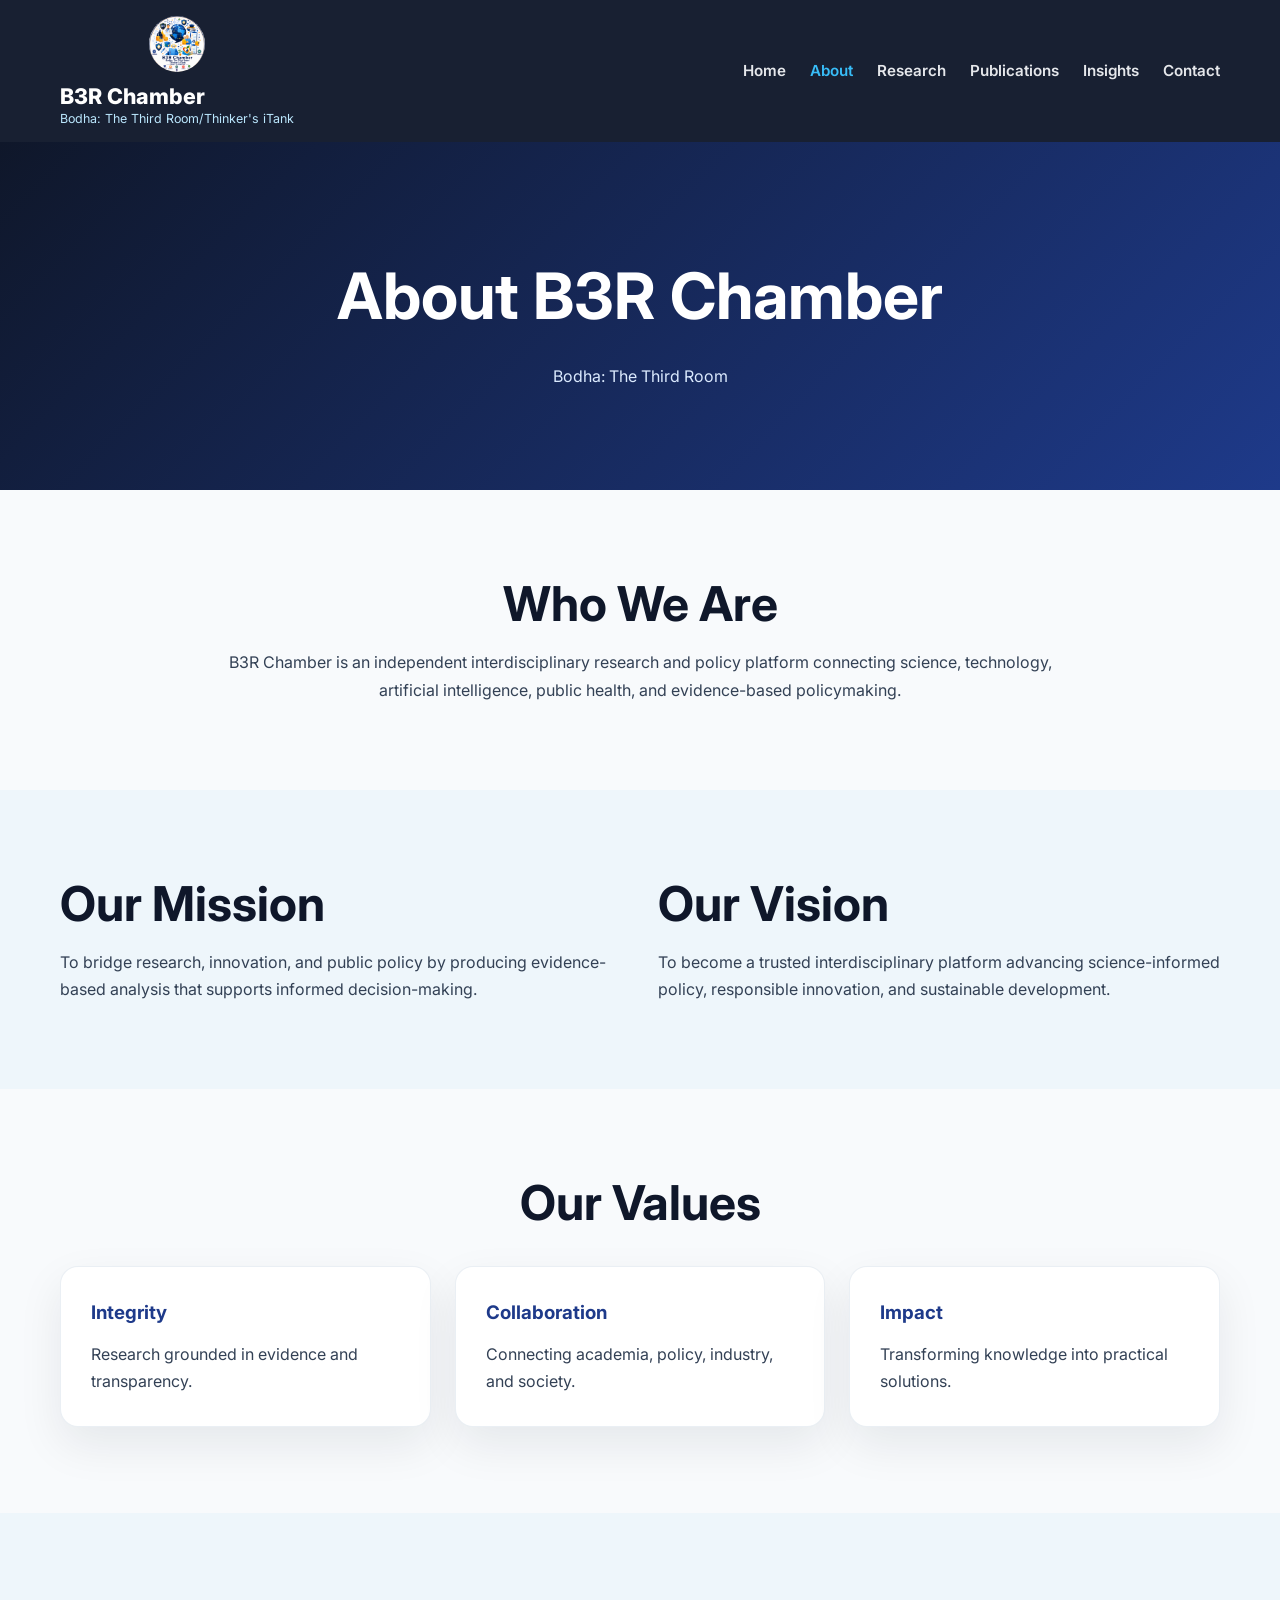
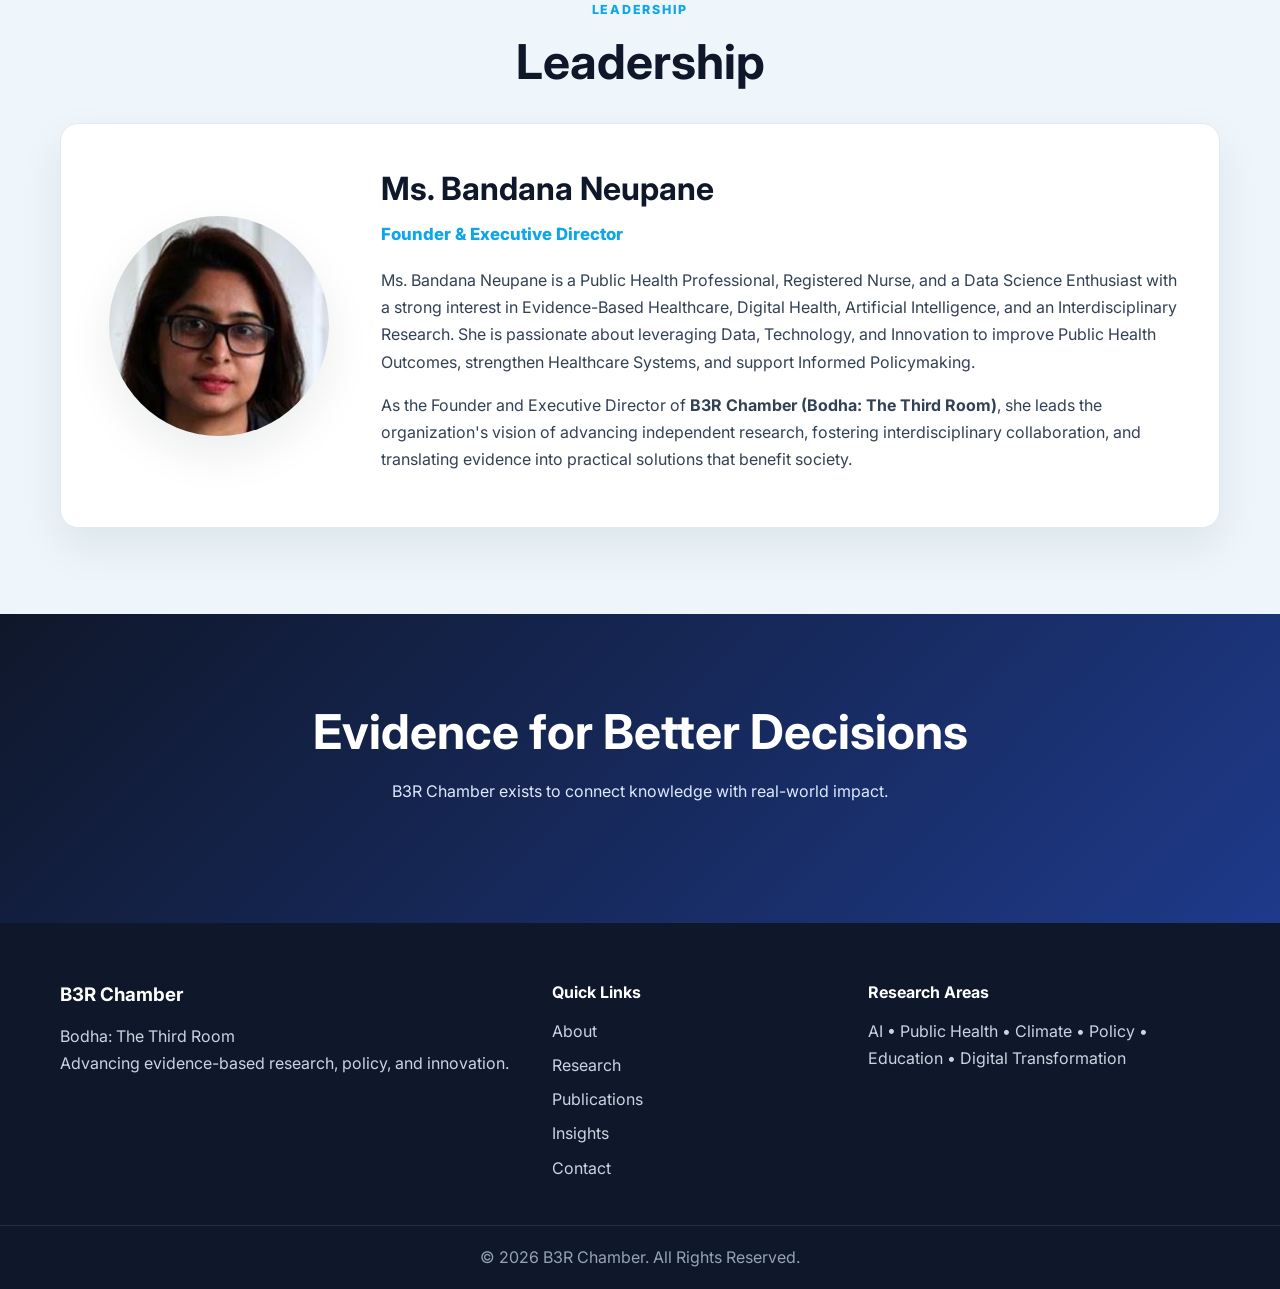
==== commit 3aa7fbc8: "Update about.html" ====
--- a/about.html
+++ b/about.html
@@ -14,7 +14,7 @@
     <img src="logo.png" alt="B3R Chamber logo" class="site-logo">
     <div class="brand-text">
         <span>B3R Chamber</span>
-        <small>Bodha: The Third Room/ Thinker's iTank</small>
+        <small>Bodha: The Third Room/Thinker's iTank</small>
     </div>
 </a> 
     <button class="menu-toggle" aria-label="Toggle navigation">☰</button>
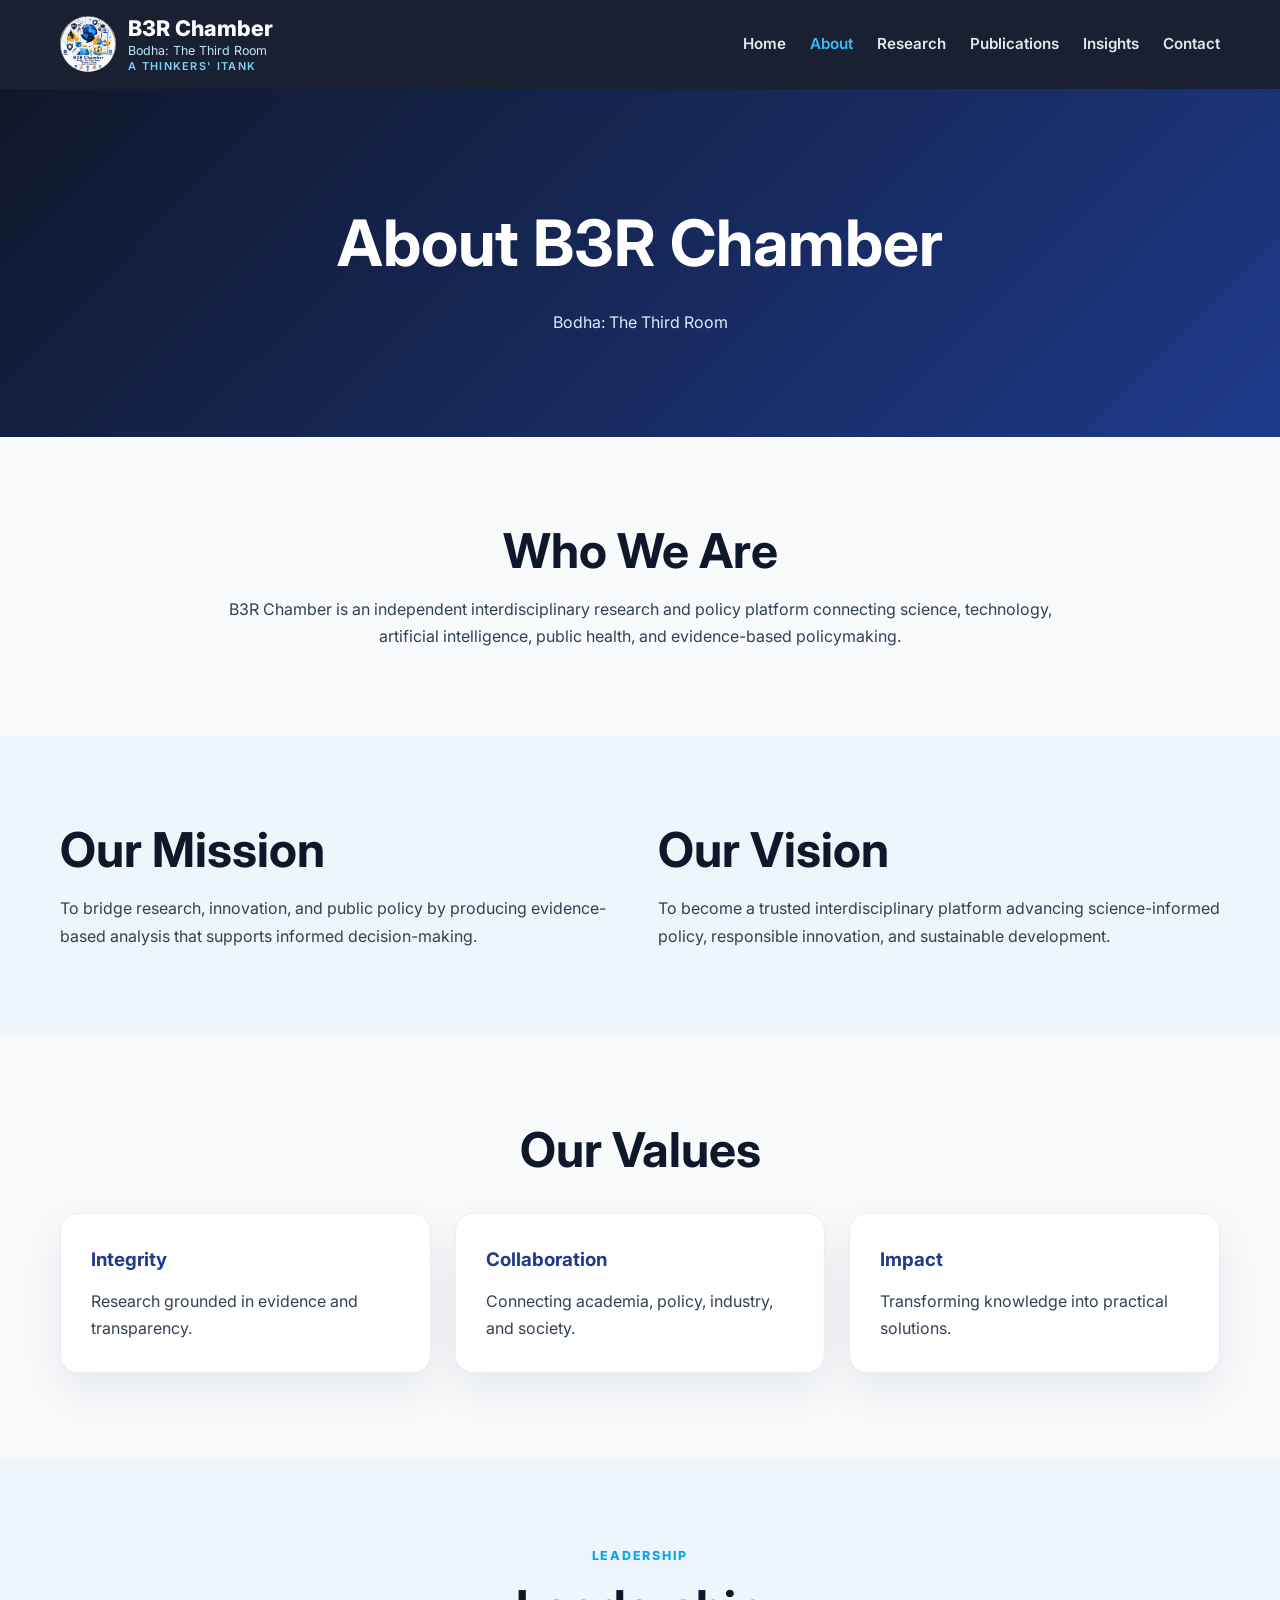
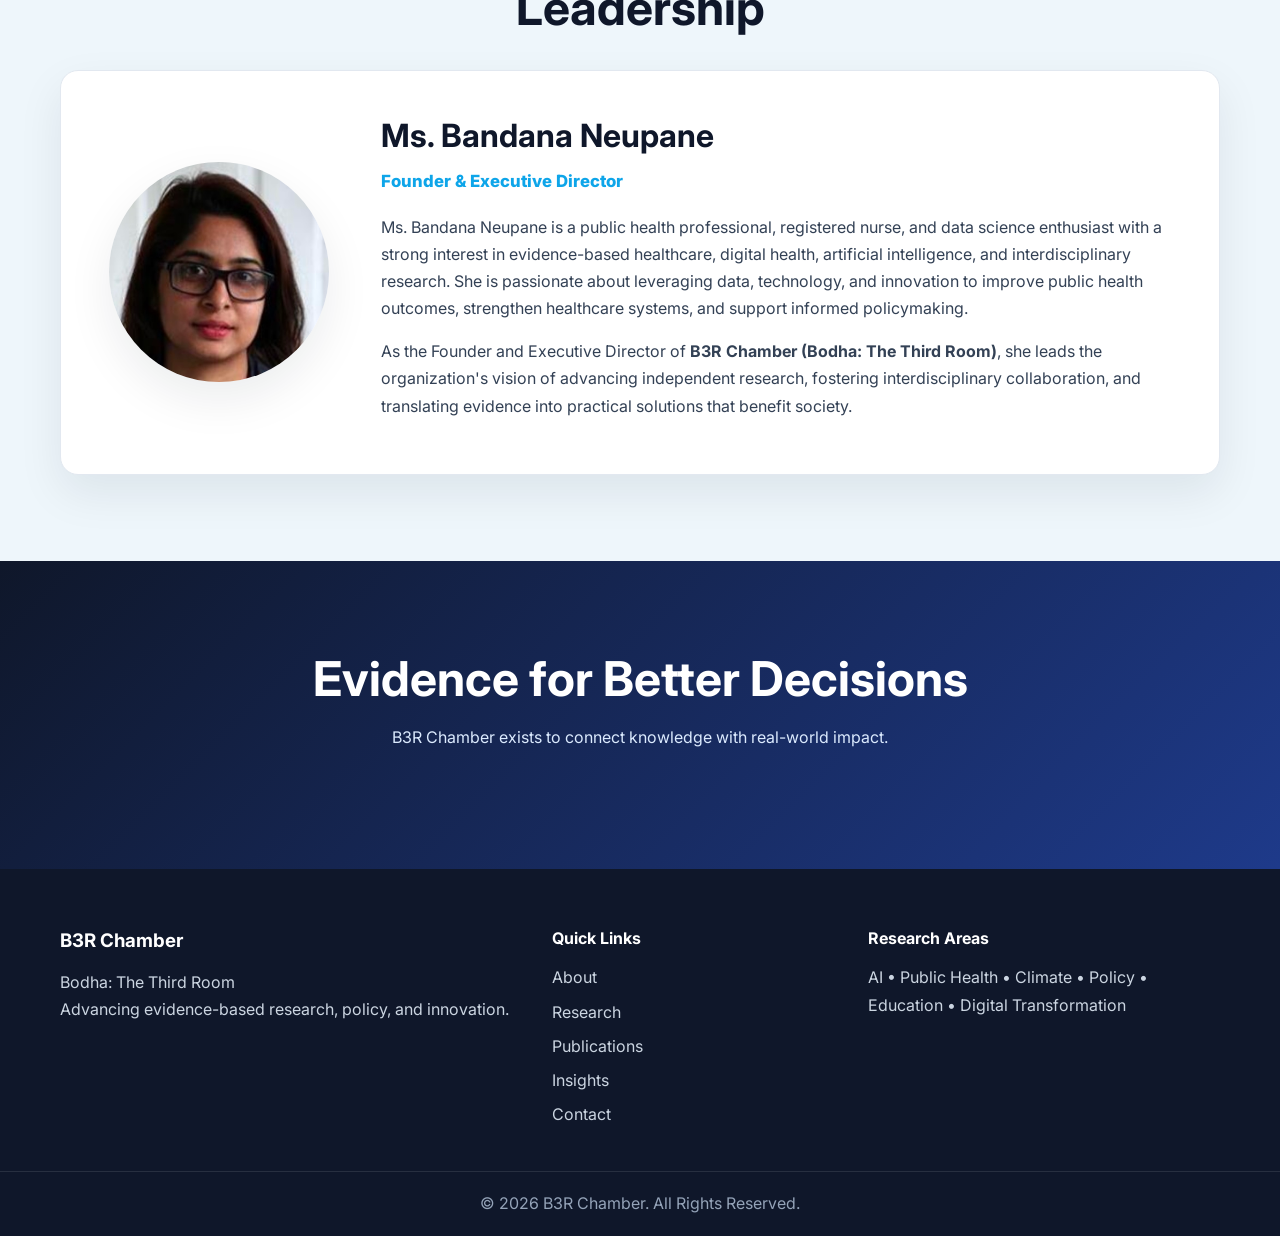
==== commit 2749b77e: "updated" ====
--- a/about.html
+++ b/about.html
@@ -1,96 +1,91 @@
 <!DOCTYPE html>
+
 <html lang="en">
 <head>
-<meta charset="UTF-8">
-<meta name="viewport" content="width=device-width, initial-scale=1.0">
+<meta charset="utf-8"/>
+<meta content="width=device-width, initial-scale=1.0" name="viewport"/>
 <title>About | B3R Chamber</title>
-<meta name="description" content="B3R Chamber">
-<link rel="stylesheet" href="style.css">
+<meta content="B3R Chamber" name="description"/>
+<link href="style.css" rel="stylesheet"/>
 </head>
 <body>
 <header class="site-header">
-  <div class="nav-container">
-   <a class="brand" href="index.html">
-    <img src="logo.png" alt="B3R Chamber logo" class="site-logo">
-    <div class="brand-text">
-        <span>B3R Chamber</span>
-        <small>Bodha: The Third Room/Thinker's iTank</small>
-    </div>
-</a> 
-    <button class="menu-toggle" aria-label="Toggle navigation">☰</button>
-    <nav class="site-nav">
-      <a href="index.html">Home</a>
-      <a href="about.html" class="active">About</a>
-      <a href="research.html">Research</a>
-      <a href="publications.html">Publications</a>
-      <a href="insights.html">Insights</a>
-      <a href="contact.html">Contact</a>
-    </nav>
-  </div>
+<div class="nav-container">
+<a class="brand" href="index.html">
+<img alt="B3R Chamber logo" class="site-logo" src="logo.png"/>
+<div class="brand-text">
+<span>B3R Chamber</span>
+<small>Bodha: The Third Room</small><small class="itank">A Thinkers' iTank</small>
+</div>
+</a>
+<button aria-label="Toggle navigation" class="menu-toggle">☰</button>
+<nav class="site-nav">
+<a href="index.html">Home</a>
+<a class="active" href="about.html">About</a>
+<a href="research.html">Research</a>
+<a href="publications.html">Publications</a>
+<a href="insights.html">Insights</a>
+<a href="contact.html">Contact</a>
+</nav>
+</div>
 </header>
 <section class="page-hero"><div class="container"><h1>About B3R Chamber</h1><p>Bodha: The Third Room</p></div></section>
 <section class="section"><div class="container narrow"><h2>Who We Are</h2><p>B3R Chamber is an independent interdisciplinary research and policy platform connecting science, technology, artificial intelligence, public health, and evidence-based policymaking.</p></div></section>
 <section class="section muted"><div class="container two-col"><div><h2>Our Mission</h2><p>To bridge research, innovation, and public policy by producing evidence-based analysis that supports informed decision-making.</p></div><div><h2>Our Vision</h2><p>To become a trusted interdisciplinary platform advancing science-informed policy, responsible innovation, and sustainable development.</p></div></div></section>
 <section class="section"><div class="container"><h2 class="center">Our Values</h2><div class="card-grid"><div class="card"><h3>Integrity</h3><p>Research grounded in evidence and transparency.</p></div><div class="card"><h3>Collaboration</h3><p>Connecting academia, policy, industry, and society.</p></div><div class="card"><h3>Impact</h3><p>Transforming knowledge into practical solutions.</p></div></div></div></section>
-
 <section class="section muted">
-  <div class="container">
-    <p class="eyebrow center">Leadership</p>
-    <h2 class="center">Leadership</h2>
-
-    <div class="leader-card">
-      <div class="leader-photo">
-        <img src="images/bandana-neupane.jpg" alt="Ms. Bandana Neupane" class="leader-image">
-      </div>
-
-      <div class="leader-content">
-        <h3>Ms. Bandana Neupane</h3>
-        <h4>Founder & Executive Director</h4>
-
-        <p>
-          Ms. Bandana Neupane is a Public Health Professional, Registered Nurse,
-          and a Data Science Enthusiast with a strong interest in Evidence-Based
-          Healthcare, Digital Health, Artificial Intelligence, and an Interdisciplinary
-          Research. She is passionate about leveraging Data, Technology, and
-          Innovation to improve Public Health Outcomes, strengthen Healthcare
-          Systems, and support Informed Policymaking.
+<div class="container">
+<p class="eyebrow center">Leadership</p>
+<h2 class="center">Leadership</h2>
+<div class="leader-card">
+<div class="leader-photo">
+<img alt="Ms. Bandana Neupane" class="leader-image" src="images/bandana-neupane.jpg"/>
+</div>
+<div class="leader-content">
+<h3>Ms. Bandana Neupane</h3>
+<h4>Founder &amp; Executive Director</h4>
+<p>
+          Ms. Bandana Neupane is a public health professional, registered nurse,
+          and data science enthusiast with a strong interest in evidence-based
+          healthcare, digital health, artificial intelligence, and interdisciplinary
+          research. She is passionate about leveraging data, technology, and
+          innovation to improve public health outcomes, strengthen healthcare
+          systems, and support informed policymaking.
         </p>
-
-        <p>
+<p>
           As the Founder and Executive Director of
           <strong>B3R Chamber (Bodha: The Third Room)</strong>, she leads the
           organization's vision of advancing independent research, fostering
           interdisciplinary collaboration, and translating evidence into practical
           solutions that benefit society.
         </p>
-      </div>
-    </div>
-  </div>
+</div>
+</div>
+</div>
 </section>
-
 <section class="cta"><div class="container narrow"><h2>Evidence for Better Decisions</h2><p>B3R Chamber exists to connect knowledge with real-world impact.</p></div></section>
 <footer class="site-footer">
-  <div class="container footer-grid">
-    <div>
-      <h3>B3R Chamber</h3>
-      <p>Bodha: The Third Room</p>
-      <p>Advancing evidence-based research, policy, and innovation.</p>
-    </div>
-    <div>
-      <h4>Quick Links</h4>
-      <a href="about.html">About</a>
-      <a href="research.html">Research</a>
-      <a href="publications.html">Publications</a>
-      <a href="insights.html">Insights</a>
-      <a href="contact.html">Contact</a>
-    </div>
-    <div>
-      <h4>Research Areas</h4>
-      <p>AI • Public Health • Climate • Policy • Education • Digital Transformation</p>
-    </div>
-  </div>
-  <div class="footer-bottom">© 2026 B3R Chamber. All Rights Reserved.</div>
+<div class="container footer-grid">
+<div>
+<h3>B3R Chamber</h3>
+<p>Bodha: The Third Room</p>
+<p>Advancing evidence-based research, policy, and innovation.</p>
+</div>
+<div>
+<h4>Quick Links</h4>
+<a href="about.html">About</a>
+<a href="research.html">Research</a>
+<a href="publications.html">Publications</a>
+<a href="insights.html">Insights</a>
+<a href="contact.html">Contact</a>
+</div>
+<div>
+<h4>Research Areas</h4>
+<p>AI • Public Health • Climate • Policy • Education • Digital Transformation</p>
+</div>
+</div>
+<div class="footer-bottom">© 2026 B3R Chamber. All Rights Reserved.</div>
 </footer>
 <script src="script.js"></script>
 </body>
-</html>
+</html>
--- a/style.css
+++ b/style.css
@@ -69,11 +69,12 @@
 
 /* Header logo fix */
 .brand{
-    display:flex;
-    align-items:center;
-    gap:12px;
-    text-decoration:none;
-    color:#fff;
+    display:flex !important;
+    align-items:center !important;
+    gap:12px !important;
+    text-decoration:none !important;
+    color:#fff !important;
+    flex-direction:row !important;
 }
 
 .brand-text{
@@ -83,11 +84,14 @@
 }
 
 .site-logo{
-    width:56px;
-    height:56px;
-    object-fit:contain;
+    width:56px !important;
+    height:56px !important;
+    max-width:56px !important;
+    max-height:56px !important;
+    object-fit:contain !important;
+    display:block !important;
     border-radius:50%;
-    flex-shrink:0;
+    flex-shrink:0 !important;
 }
 
 /* Leadership image fix */
@@ -100,3 +104,15 @@
     display:block;
     box-shadow:var(--shadow);
 }
+
+
+/* B3R Chamber subtitle */
+.brand-text .itank{
+    display:block;
+    font-size:.68rem;
+    color:#7dd3fc;
+    letter-spacing:.12em;
+    text-transform:uppercase;
+    margin-top:2px;
+    font-weight:600;
+}
